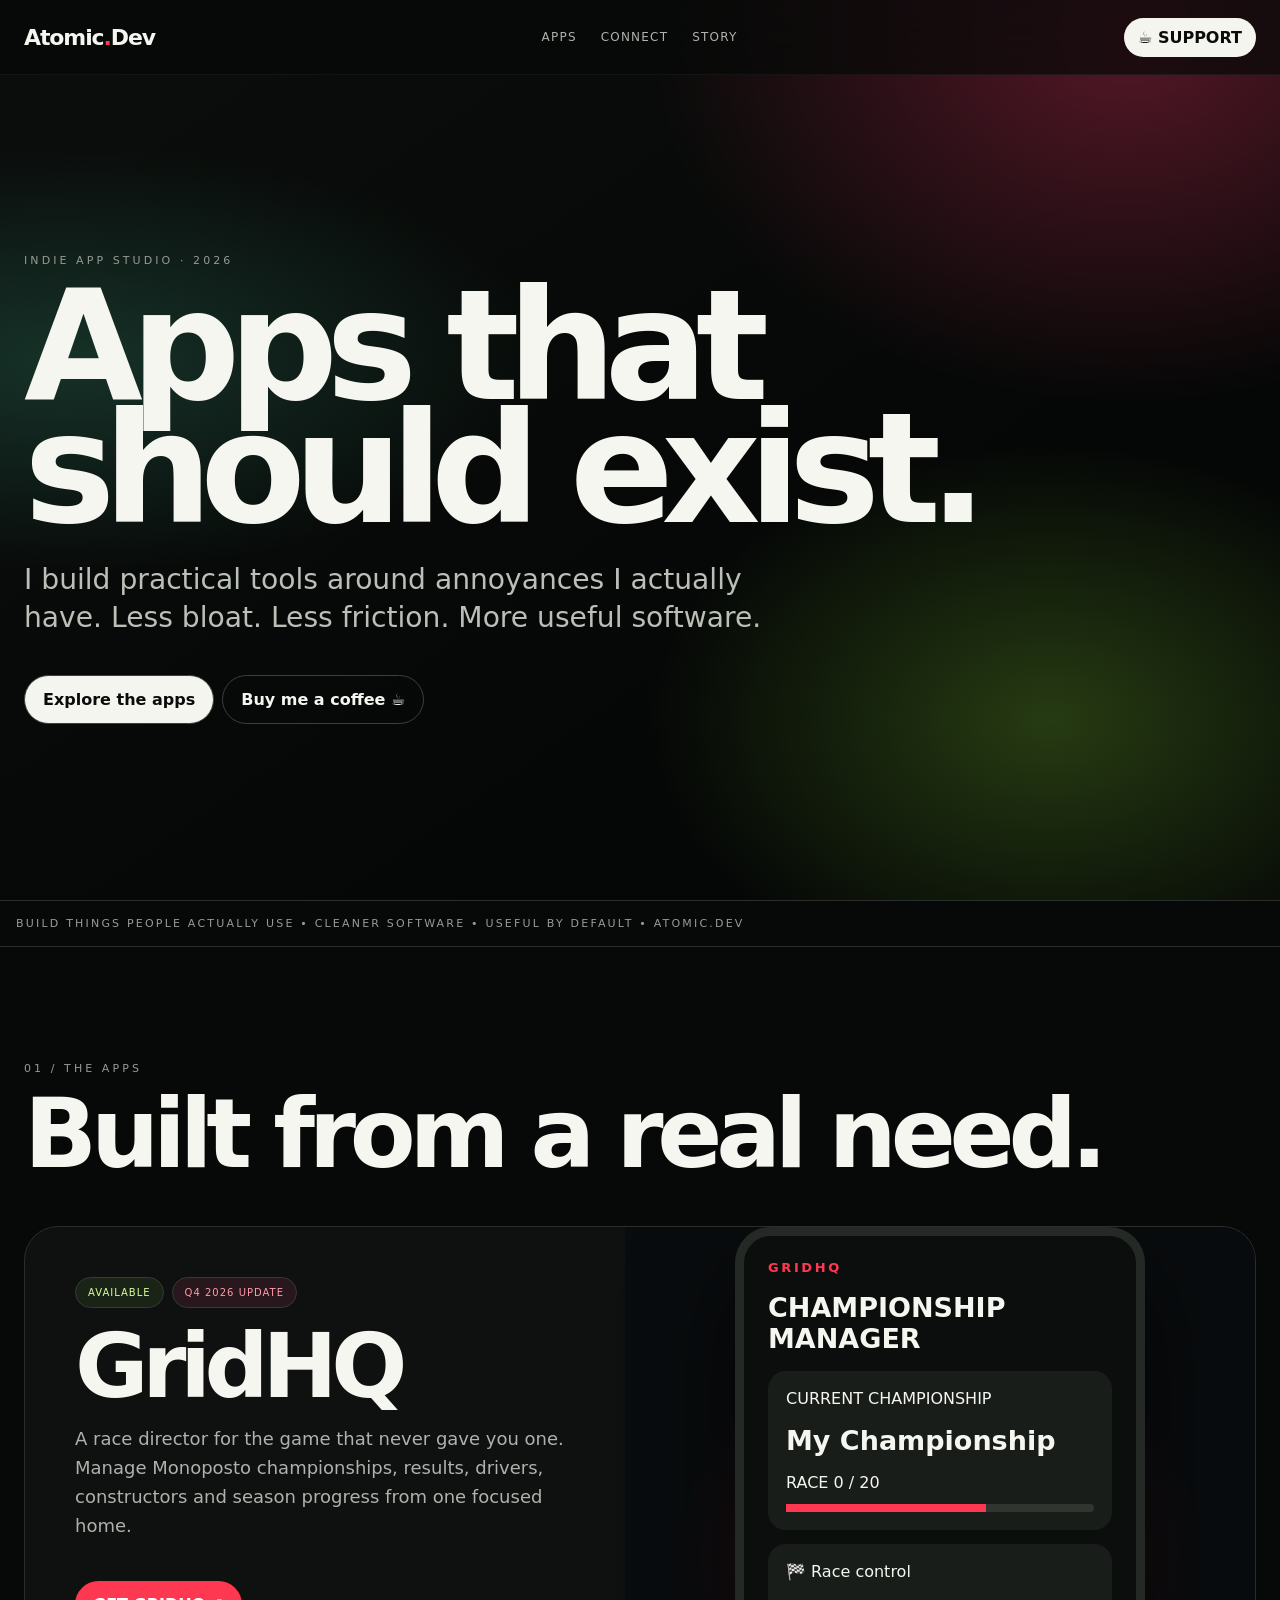
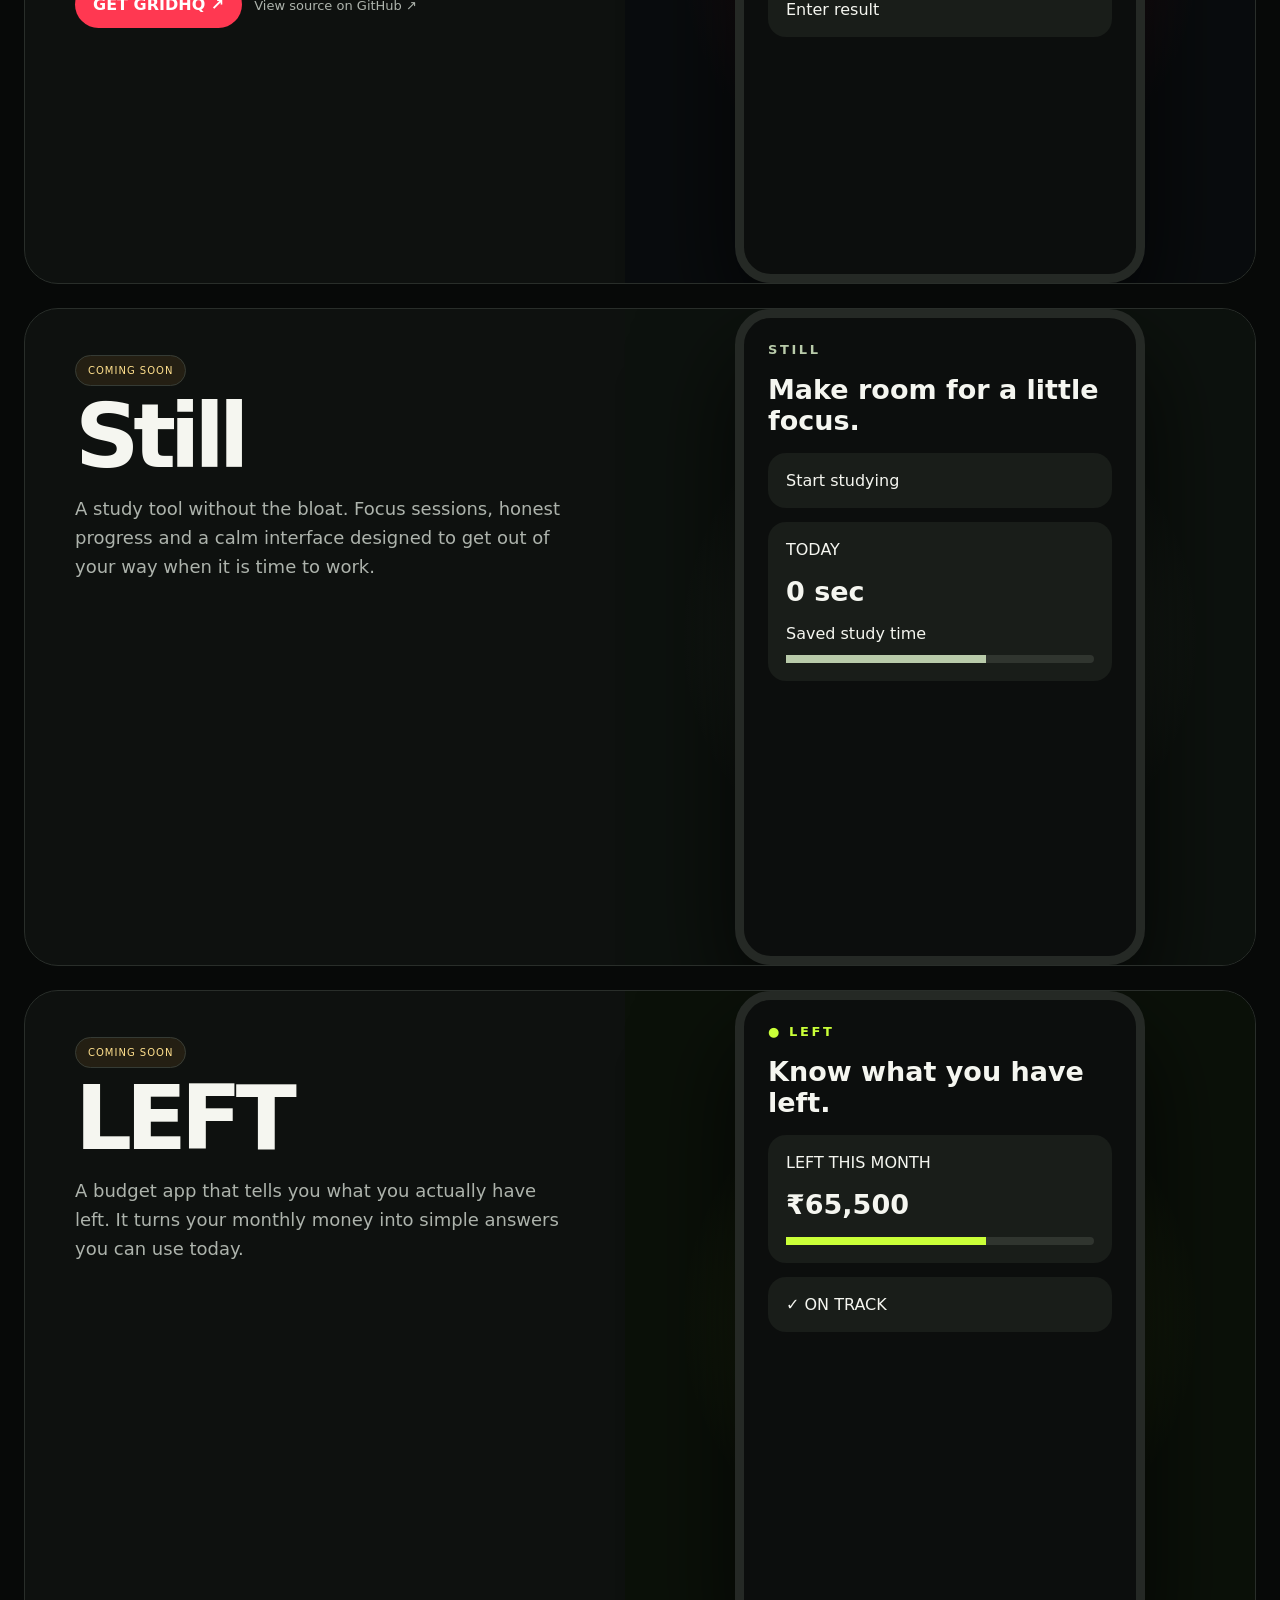
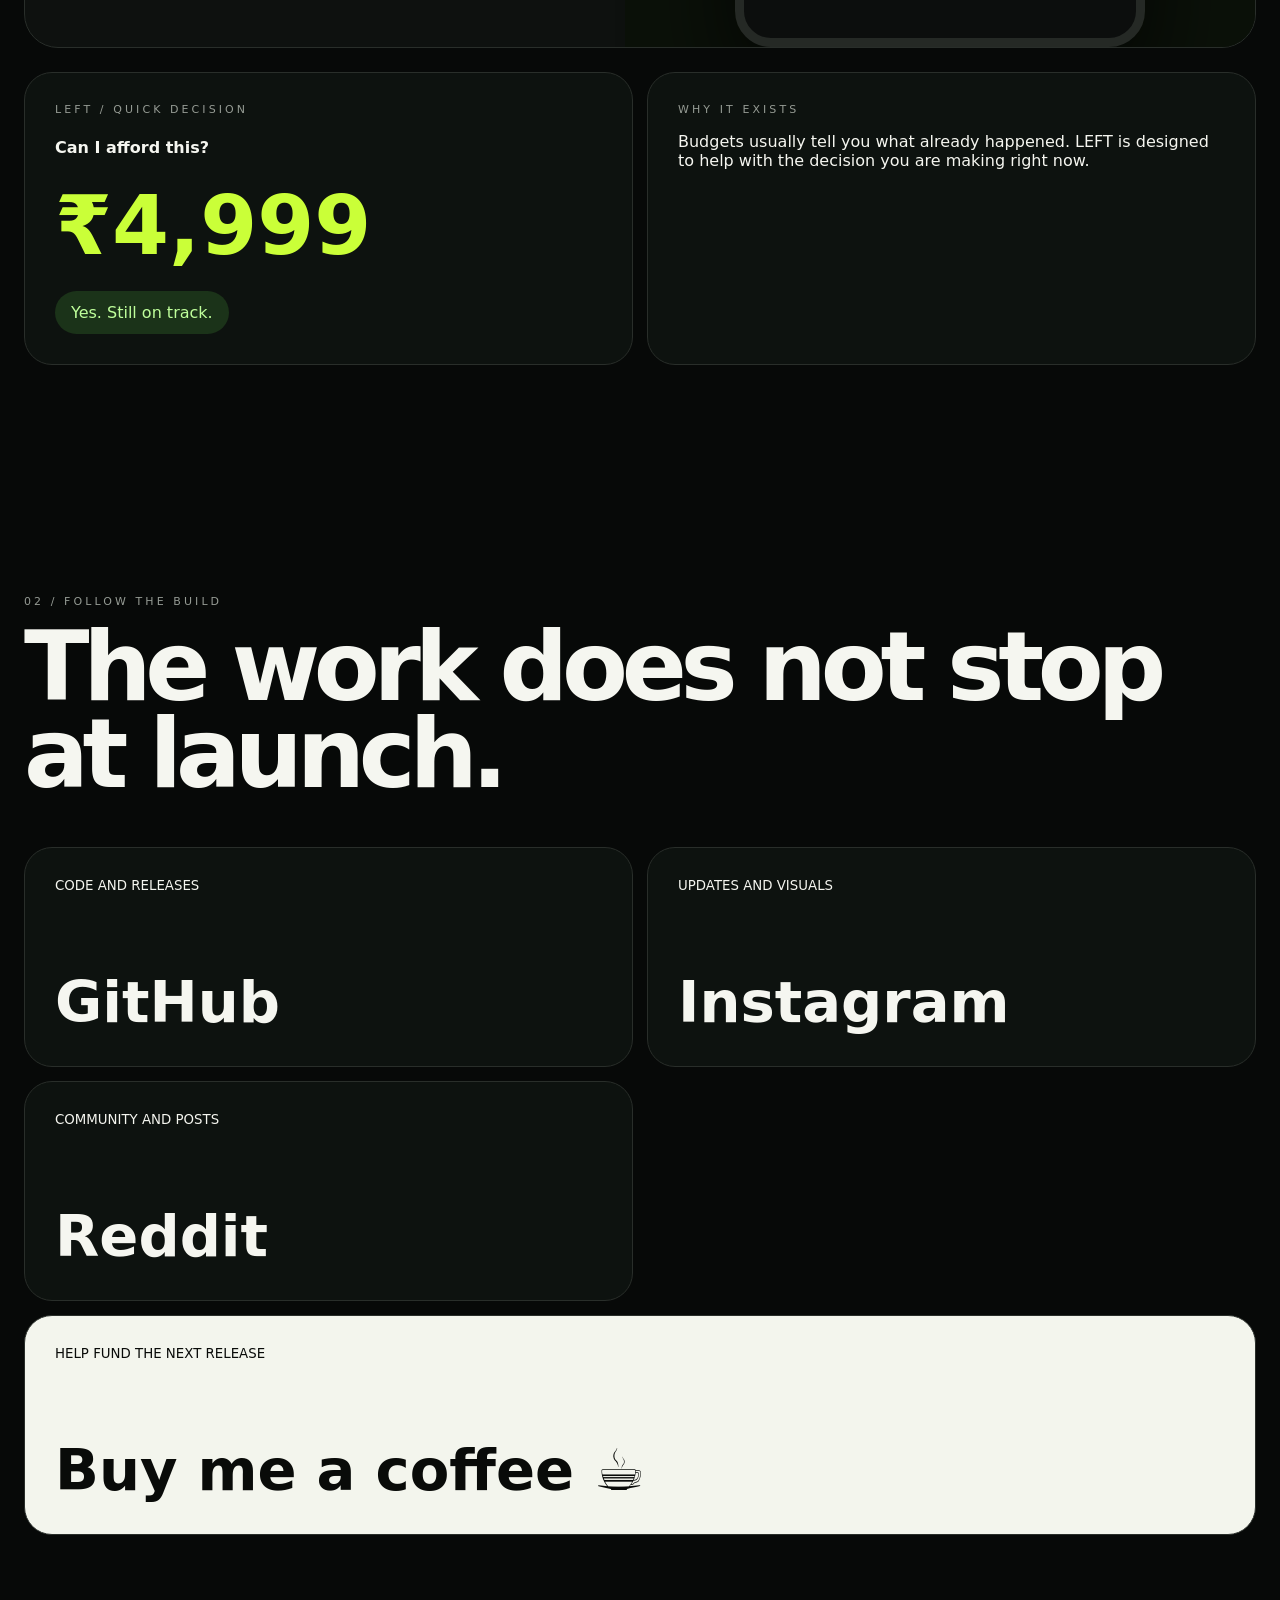
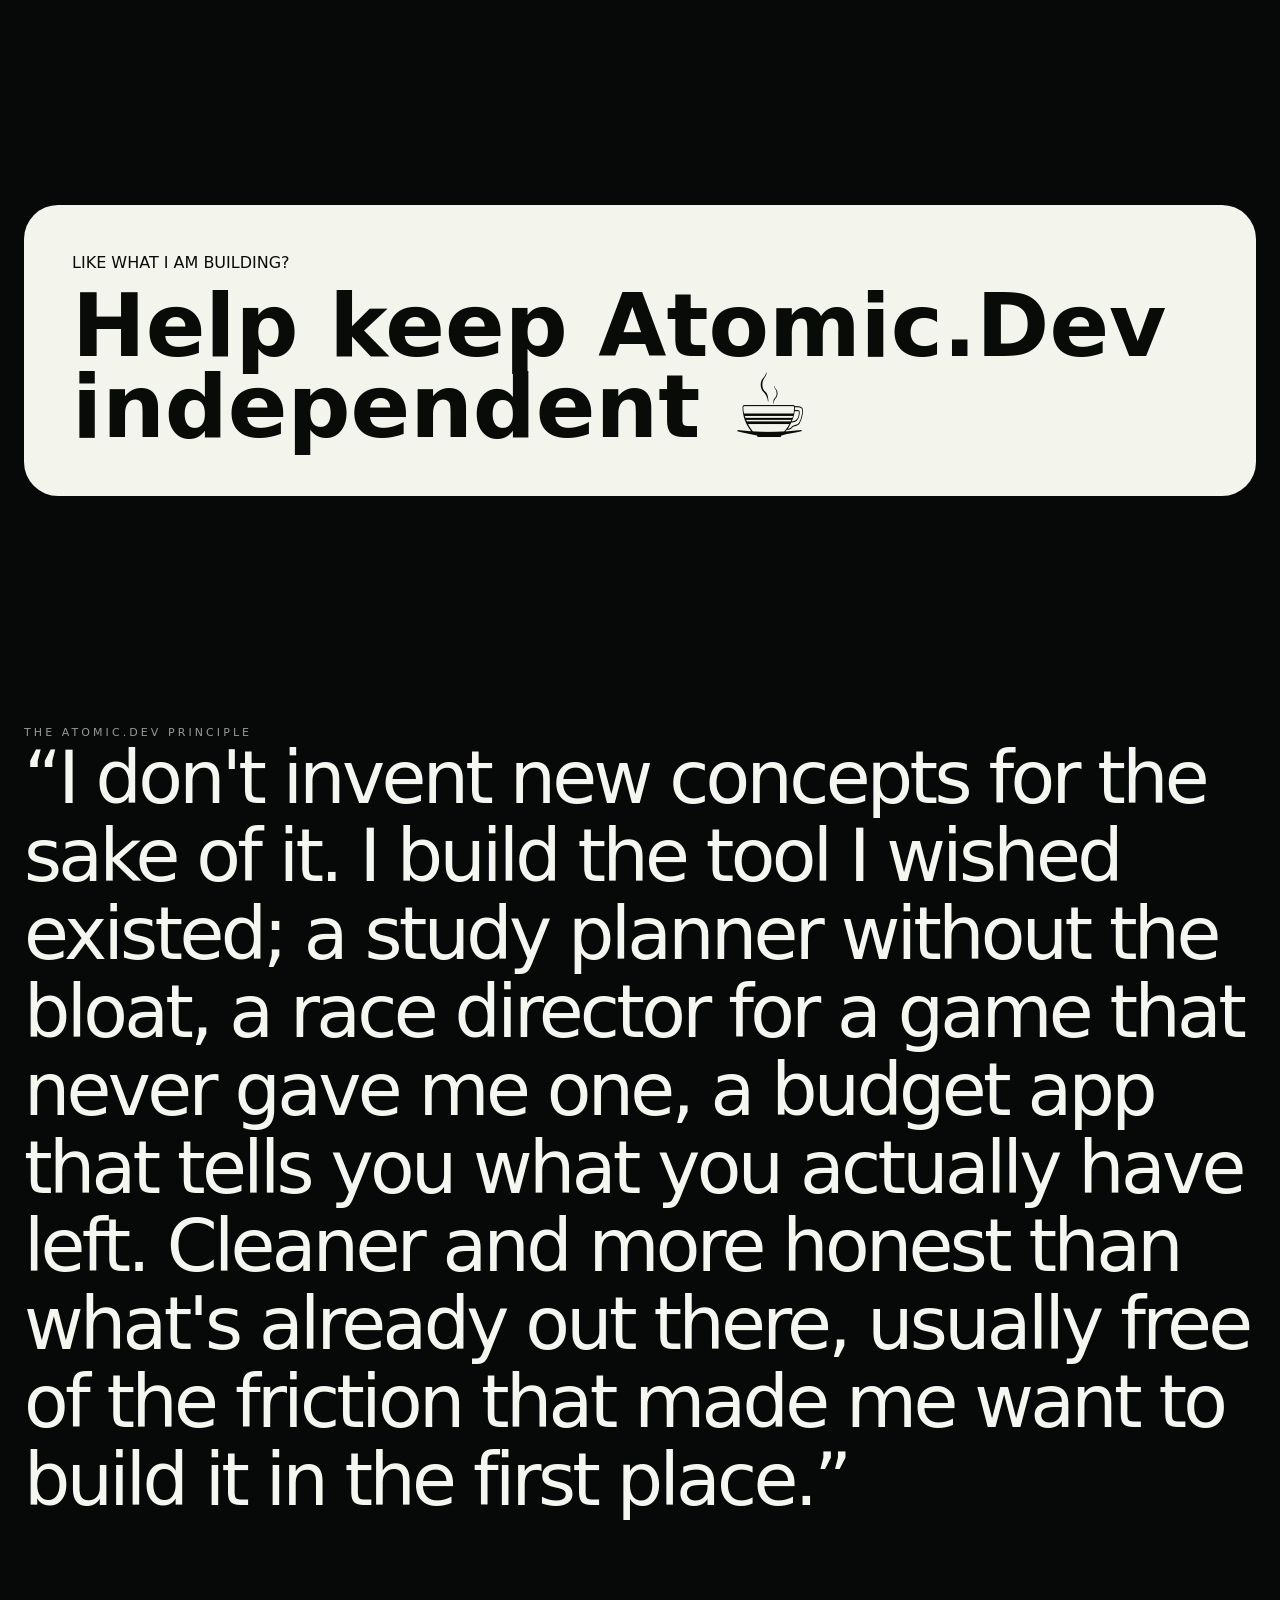
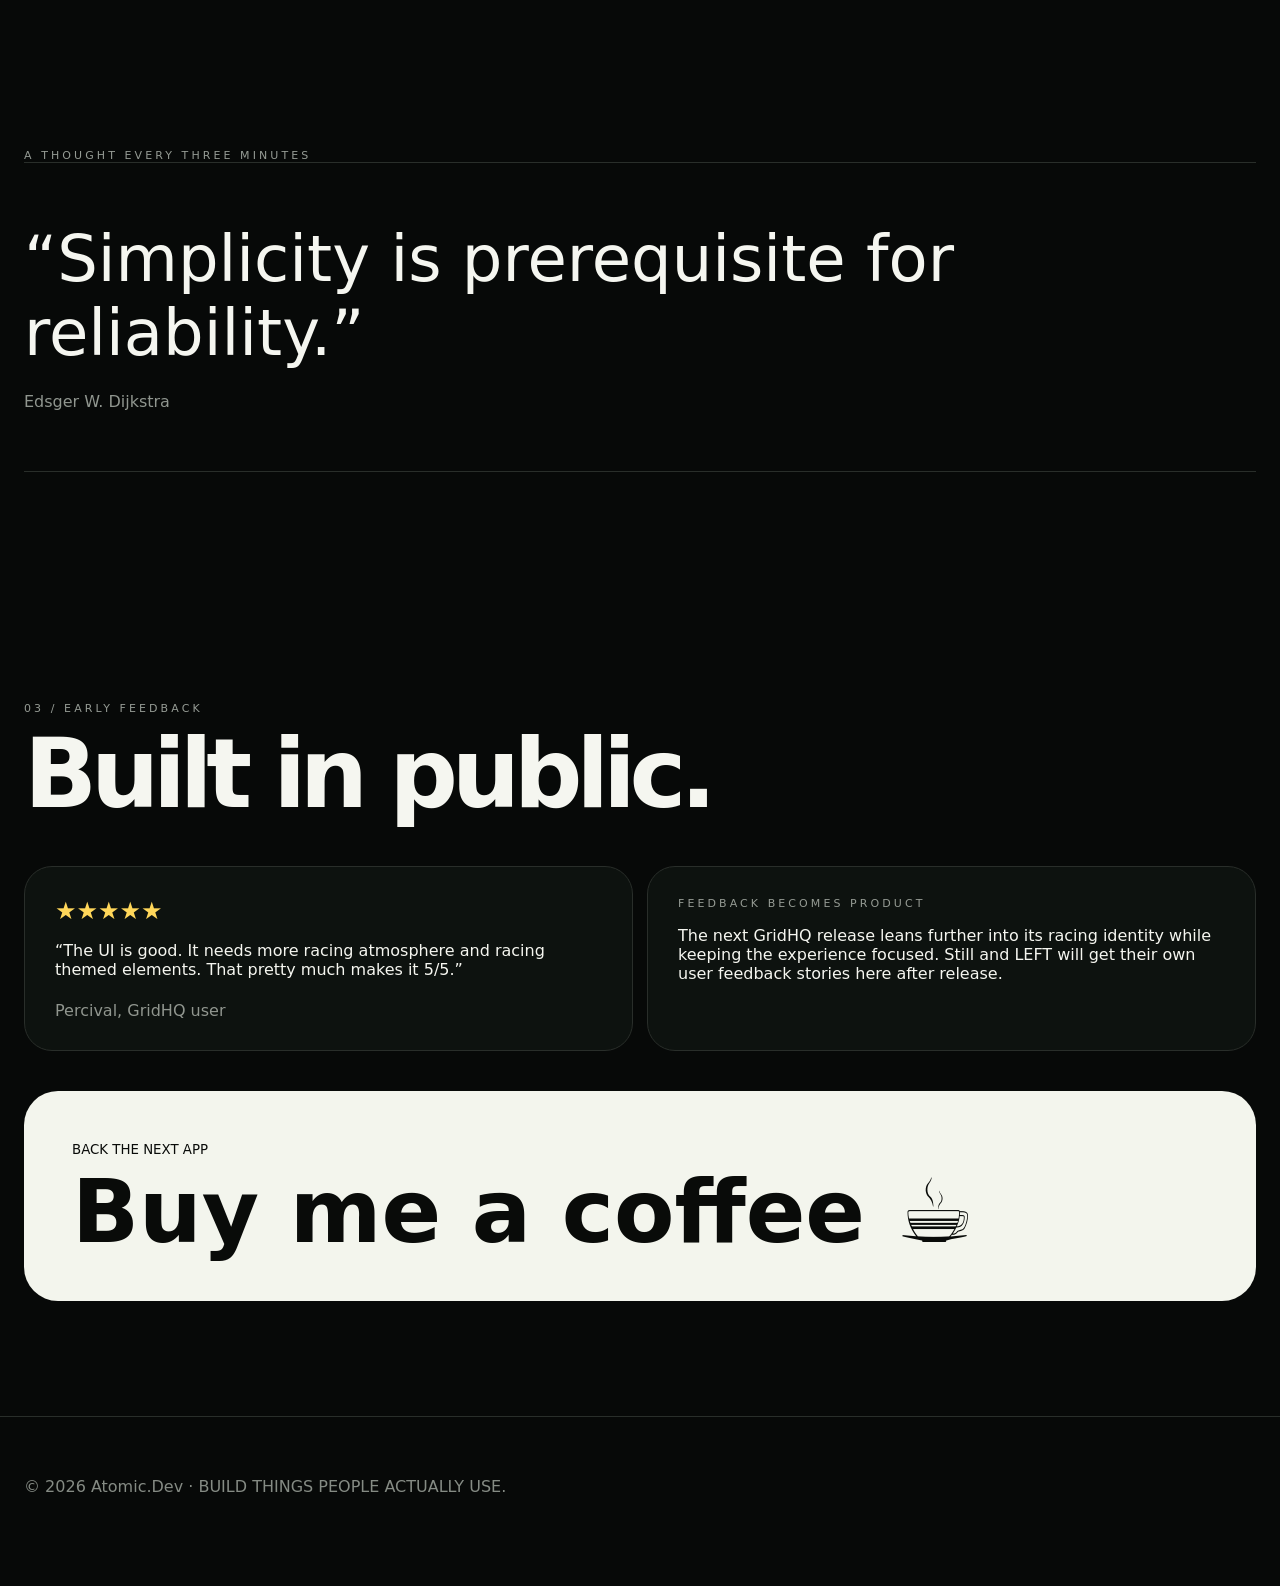
==== index.html @ 2367963b "Add Atomic.Dev portfolio website" ====
<!doctype html>
<html lang="en">
<head>
<meta charset="utf-8">
<meta name="viewport" content="width=device-width,initial-scale=1">
<title>Atomic.Dev | Apps that should exist</title>
<meta name="description" content="Atomic.Dev builds focused useful apps for study racing and money. Cleaner tools with less friction.">
<meta property="og:title" content="Atomic.Dev | Apps that should exist">
<meta property="og:description" content="A study tool without the bloat. A race director the game never gave you. A budget app that tells you what you actually have left.">
<meta property="og:type" content="website">
<meta name="twitter:card" content="summary_large_image">
<style>
:root{--bg:#070908;--ink:#f5f6f0;--mut:#a4aaa3;--line:#292e2a;--red:#ff3851;--lime:#caff38;--sage:#b9cbaa;--ease:cubic-bezier(.16,1,.3,1)}
*{box-sizing:border-box}html{scroll-behavior:smooth}body{margin:0;color:var(--ink);font-family:Inter,ui-sans-serif,system-ui,sans-serif;background:#070908;overflow-x:hidden}
body:before{content:"";position:fixed;inset:0;z-index:-5;background:radial-gradient(ellipse at 88% 4%,#551727 0,transparent 30%),radial-gradient(ellipse at 5% 40%,#163228 0,transparent 28%),radial-gradient(ellipse at 82% 80%,#263b12 0,transparent 27%),linear-gradient(145deg,#0b0e0c,#050706 68%)}
.wrap{width:min(1240px,calc(100% - 48px));margin:auto}a{color:inherit;text-decoration:none}.progress{position:fixed;z-index:100;top:0;left:0;height:2px;background:linear-gradient(90deg,var(--red),#ff9b46,var(--lime));width:0}
nav{position:fixed;z-index:50;inset:0 0 auto;background:#070908b3;backdrop-filter:blur(18px);border-bottom:1px solid #ffffff0b}.nav{height:74px;display:flex;align-items:center;justify-content:space-between}.logo{font-size:22px;font-weight:900;letter-spacing:-.05em}.logo i{font-style:normal;color:var(--red)}.navlinks{display:flex;gap:24px;color:#aeb3ad;font-size:12px;letter-spacing:.1em}.coffeeMini{padding:10px 14px;border-radius:99px;background:#f4f5ef;color:#0a0c0a;font-weight:800}
.hero{min-height:100svh;display:flex;align-items:flex-end;padding:150px 0 72px;position:relative}.hero h1{font-size:clamp(70px,12vw,164px);line-height:.8;letter-spacing:-.08em;margin:18px 0 30px}.hero h1 span{display:block}.hero p{max-width:760px;font-size:clamp(19px,2.2vw,29px);line-height:1.34;color:#bac0b8}.k{font-size:11px;letter-spacing:.28em;color:#959b94}.button{display:inline-block;padding:14px 18px;border:1px solid #3b413b;border-radius:99px;font-weight:750;margin:10px 8px 0 0}.button.primary{background:#f4f5ef;color:#0a0c0a}
.ticker{border-block:1px solid var(--line);overflow:hidden;white-space:nowrap;padding:16px;color:#969c95;font-size:11px;letter-spacing:.2em}section{padding:115px 0}.title{font-size:clamp(50px,7.5vw,98px);line-height:.91;letter-spacing:-.065em;margin:16px 0 48px}
.app{border:1px solid var(--line);border-radius:34px;overflow:hidden;background:#101311d9;display:grid;grid-template-columns:1fr 1.05fr;min-height:620px;margin:24px 0}.copy{padding:50px;display:flex;flex-direction:column;justify-content:space-between}.copy h3{font-size:clamp(55px,7vw,96px);letter-spacing:-.07em;line-height:.86;margin:20px 0}.copy p{font-size:18px;line-height:1.6;color:#adb3ac;max-width:520px}.tags{display:flex;gap:8px;flex-wrap:wrap}.tag{font-size:10px;letter-spacing:.1em;border:1px solid #353b35;border-radius:99px;padding:9px 12px}.live{color:#dcff9c;background:#192316}.soon{color:#ffe08d;background:#241f13}.update{color:#ff9aaa;background:#28171c}.get{display:inline-flex;margin-top:22px;padding:14px 18px;border-radius:99px;background:var(--red);color:#fff;font-weight:850}.source{display:inline-flex;margin:12px 0 0 12px;color:#aeb4ad;font-size:13px}.visual{display:grid;place-items:center}.grid .visual{background:radial-gradient(circle,#ff38513b,transparent 57%),#090c0e}.still .visual{background:radial-gradient(circle,#b9cbaa30,transparent 57%),#0d120e}.left .visual{background:radial-gradient(circle,#caff3830,transparent 57%),#0b1109}.phone{width:min(68%,410px);aspect-ratio:10/16;background:#0c0e0d;border:9px solid #252925;border-radius:36px;box-shadow:0 45px 100px #000b;padding:24px}.mini{font-size:13px;font-weight:900;letter-spacing:.2em}.phone h4{font-size:27px;margin:17px 0}.card{padding:18px;margin:14px 0;background:#191d19;border-radius:18px}.bar{height:8px;background:#30352f;border-radius:99px;margin-top:12px}.bar i{display:block;width:65%;height:100%;background:currentColor}.grid .mini,.grid .bar{color:var(--red)}.still .mini,.still .bar{color:var(--sage)}.left .mini,.left .bar{color:var(--lime)}
.socialgrid,.review,.leftFeature{display:grid;grid-template-columns:1fr 1fr;gap:14px}.social,.box,.afford,.depth{border:1px solid var(--line);border-radius:28px;background:#101411dc;padding:30px}.social{min-height:220px;display:flex;flex-direction:column;justify-content:space-between}.social strong{font-size:clamp(32px,4.5vw,58px)}.coffeeHero{grid-column:1/-1;background:#f3f5ed;color:#090b09}.price{font-size:clamp(52px,7vw,82px);font-weight:900;color:var(--lime)}.answer{display:inline-block;margin-top:18px;padding:12px 16px;border-radius:99px;background:#1b3319;color:#bfff9b}.statement blockquote{margin:0;font-size:clamp(38px,5.7vw,76px);line-height:1.07;letter-spacing:-.05em}.quote{min-height:310px;border-block:1px solid var(--line);display:flex;align-items:center}.q{font-size:clamp(34px,5vw,66px)}.by{margin-top:22px;color:#90968f}.stars{color:#ffd75a;font-size:24px}.finalCoffee,.midcoffee{display:block;margin-top:40px;border-radius:34px;padding:48px;background:#f3f5ed;color:#090b09}.finalCoffee strong,.midcoffee strong{display:block;font-size:clamp(44px,7vw,88px);line-height:.92;margin-top:14px}footer{border-top:1px solid var(--line);padding:60px 0 90px;color:#858b84}
@media(max-width:820px){.wrap{width:min(100% - 28px,1240px)}.navlinks{display:none}section{padding:82px 0}.app,.review,.leftFeature,.socialgrid{grid-template-columns:1fr}.copy{padding:30px}.visual{min-height:470px}.coffeeHero{grid-column:auto}}
</style>
</head>
<body>
<div class="progress" id="prog"></div>
<nav><div class="wrap nav"><a class="logo" href="#">Atomic<i>.</i>Dev</a><div class="navlinks"><a href="#apps">APPS</a><a href="#connect">CONNECT</a><a href="#story">STORY</a></div><a class="coffeeMini" href="https://buymeacoffee.com/atomic_dev" target="_blank">☕ SUPPORT</a></div></nav>
<header class="hero"><div class="wrap"><div class="k">INDIE APP STUDIO · 2026</div><h1><span>Apps that</span><span>should exist.</span></h1><p>I build practical tools around annoyances I actually have. Less bloat. Less friction. More useful software.</p><a class="button primary" href="#apps">Explore the apps</a><a class="button" href="https://buymeacoffee.com/atomic_dev" target="_blank">Buy me a coffee ☕</a></div></header>
<div class="ticker">BUILD THINGS PEOPLE ACTUALLY USE • CLEANER SOFTWARE • USEFUL BY DEFAULT • ATOMIC.DEV</div>
<section id="apps"><div class="wrap"><div class="k">01 / THE APPS</div><h2 class="title">Built from a real need.</h2>
<article class="app grid"><div class="copy"><div><div class="tags"><span class="tag live">AVAILABLE</span><span class="tag update">Q4 2026 UPDATE</span></div><h3>GridHQ</h3><p>A race director for the game that never gave you one. Manage Monoposto championships, results, drivers, constructors and season progress from one focused home.</p><a class="get" href="https://github.com/testchannelforme-rgb/MonopostoChampionshipManager1/releases/tag/v1" target="_blank">GET GRIDHQ ↗</a><a class="source" href="https://github.com/testchannelforme-rgb/MonopostoChampionshipManager1" target="_blank">View source on GitHub ↗</a></div></div><div class="visual"><div class="phone"><div class="mini">GRIDHQ</div><h4>CHAMPIONSHIP MANAGER</h4><div class="card">CURRENT CHAMPIONSHIP<h4>My Championship</h4>RACE 0 / 20<div class="bar"><i></i></div></div><div class="card">🏁 Race control<br><br>Enter result</div></div></div></article>
<article class="app still"><div class="copy"><div><span class="tag soon">COMING SOON</span><h3>Still</h3><p>A study tool without the bloat. Focus sessions, honest progress and a calm interface designed to get out of your way when it is time to work.</p></div></div><div class="visual"><div class="phone"><div class="mini">STILL</div><h4>Make room for a little focus.</h4><div class="card">Start studying</div><div class="card">TODAY<h4>0 sec</h4>Saved study time<div class="bar"><i></i></div></div></div></div></article>
<article class="app left"><div class="copy"><div><span class="tag soon">COMING SOON</span><h3>LEFT</h3><p>A budget app that tells you what you actually have left. It turns your monthly money into simple answers you can use today.</p></div></div><div class="visual"><div class="phone"><div class="mini">● LEFT</div><h4>Know what you have left.</h4><div class="card">LEFT THIS MONTH<h4>₹65,500</h4><div class="bar"><i></i></div></div><div class="card">✓ ON TRACK</div></div></div></article>
<div class="leftFeature"><div class="afford"><div class="k">LEFT / QUICK DECISION</div><h4>Can I afford this?</h4><div class="price">₹4,999</div><div class="answer">Yes. Still on track.</div></div><div class="depth"><div class="k">WHY IT EXISTS</div><p>Budgets usually tell you what already happened. LEFT is designed to help with the decision you are making right now.</p></div></div></div></section>
<section id="connect"><div class="wrap"><div class="k">02 / FOLLOW THE BUILD</div><h2 class="title">The work does not stop at launch.</h2><div class="socialgrid"><a class="social" href="https://github.com/testchannelforme-rgb" target="_blank"><small>CODE AND RELEASES</small><strong>GitHub</strong></a><a class="social" href="https://www.instagram.com/atomic.devv?stkn=bHoxM2FyemlnbzMx" target="_blank"><small>UPDATES AND VISUALS</small><strong>Instagram</strong></a><a class="social" href="https://www.reddit.com/u/Various-One-1126/s/H6WbAPdw0z" target="_blank"><small>COMMUNITY AND POSTS</small><strong>Reddit</strong></a><a class="social coffeeHero" href="https://buymeacoffee.com/atomic_dev" target="_blank"><small>HELP FUND THE NEXT RELEASE</small><strong>Buy me a coffee ☕</strong></a></div></div></section>
<section><div class="wrap"><a class="midcoffee" href="https://buymeacoffee.com/atomic_dev" target="_blank"><span>LIKE WHAT I AM BUILDING?</span><strong>Help keep Atomic.Dev independent ☕</strong></a></div></section>
<section id="story" class="statement"><div class="wrap"><div class="k">THE ATOMIC.DEV PRINCIPLE</div><blockquote>“I don't invent new concepts for the sake of it. I build the tool I wished existed; a study planner without the bloat, a race director for a game that never gave me one, a budget app that tells you what you actually have left. Cleaner and more honest than what's already out there, usually free of the friction that made me want to build it in the first place.”</blockquote></div></section>
<section><div class="wrap"><div class="k">A THOUGHT EVERY THREE MINUTES</div><div class="quote"><div><div class="q" id="q">“Simplicity is prerequisite for reliability.”</div><div class="by" id="by">Edsger W. Dijkstra</div></div></div></div></section>
<section><div class="wrap"><div class="k">03 / EARLY FEEDBACK</div><h2 class="title">Built in public.</h2><div class="review"><div class="box"><div class="stars">★★★★★</div><p>“The UI is good. It needs more racing atmosphere and racing themed elements. That pretty much makes it 5/5.”</p><div class="by">Percival, GridHQ user</div></div><div class="box"><div class="k">FEEDBACK BECOMES PRODUCT</div><p>The next GridHQ release leans further into its racing identity while keeping the experience focused. Still and LEFT will get their own user feedback stories here after release.</p></div></div><a class="finalCoffee" href="https://buymeacoffee.com/atomic_dev" target="_blank"><small>BACK THE NEXT APP</small><strong>Buy me a coffee ☕</strong></a></div></section>
<footer><div class="wrap">© 2026 Atomic.Dev · BUILD THINGS PEOPLE ACTUALLY USE.</div></footer>
<script>
const prog=document.getElementById('prog');addEventListener('scroll',()=>{const d=document.documentElement;prog.style.width=(100*d.scrollTop/(d.scrollHeight-d.clientHeight))+'%'},{passive:true});
const quotes=[["Simplicity is prerequisite for reliability.","Edsger W. Dijkstra"],["The best way to predict the future is to invent it.","Alan Kay"],["Make it work, make it right, make it fast.","Kent Beck"],["The details are not the details. They make the design.","Charles Eames"],["Programs must be written for people to read.","Harold Abelson"],["Great things are done by a series of small things brought together.","Vincent van Gogh"],["Design is not just what it looks like and feels like. Design is how it works.","Steve Jobs"],["Any sufficiently advanced technology is indistinguishable from magic.","Arthur C. Clarke"],["The secret of getting ahead is getting started.","Mark Twain"],["Stay hungry. Stay foolish.","Steve Jobs"]];let i=0;const q=document.getElementById('q'),by=document.getElementById('by');setInterval(()=>{i=(i+1)%quotes.length;q.textContent='“'+quotes[i][0]+'”';by.textContent=quotes[i][1]},180000);
</script>
</body>
</html>
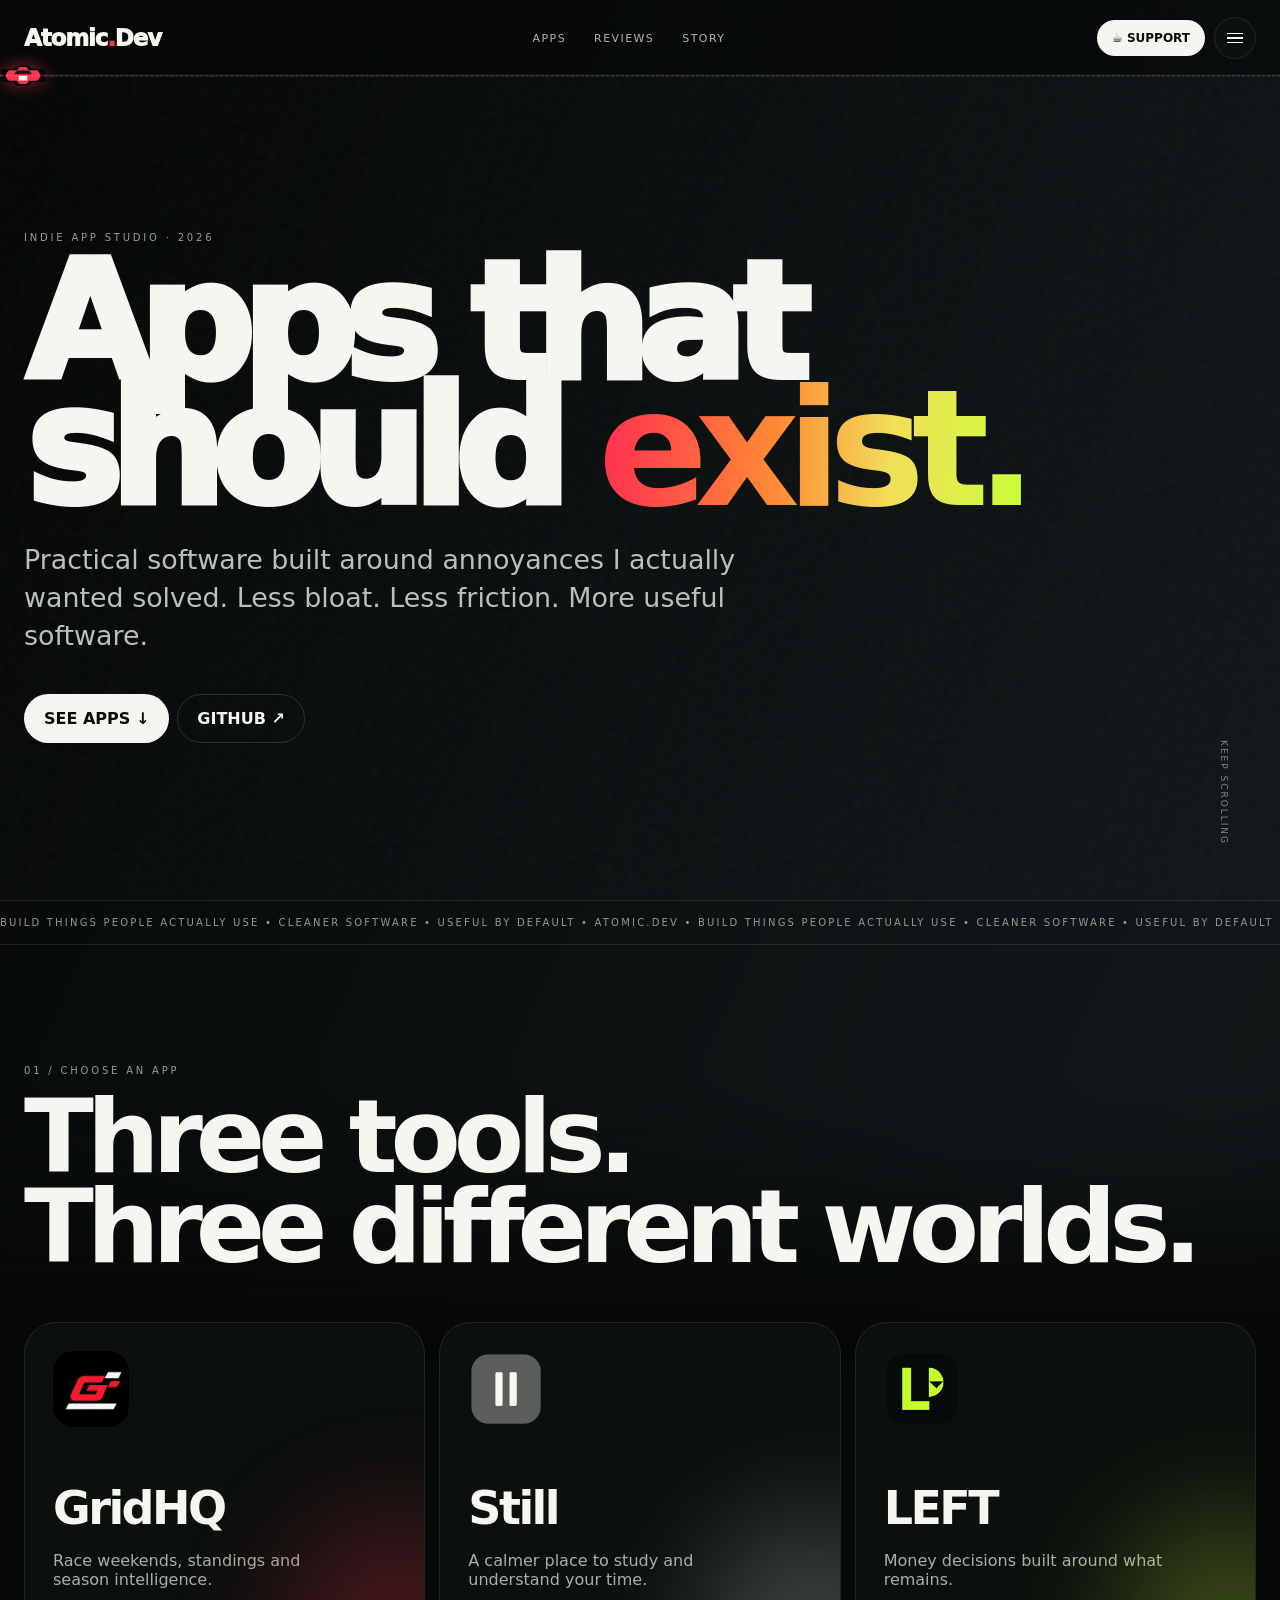
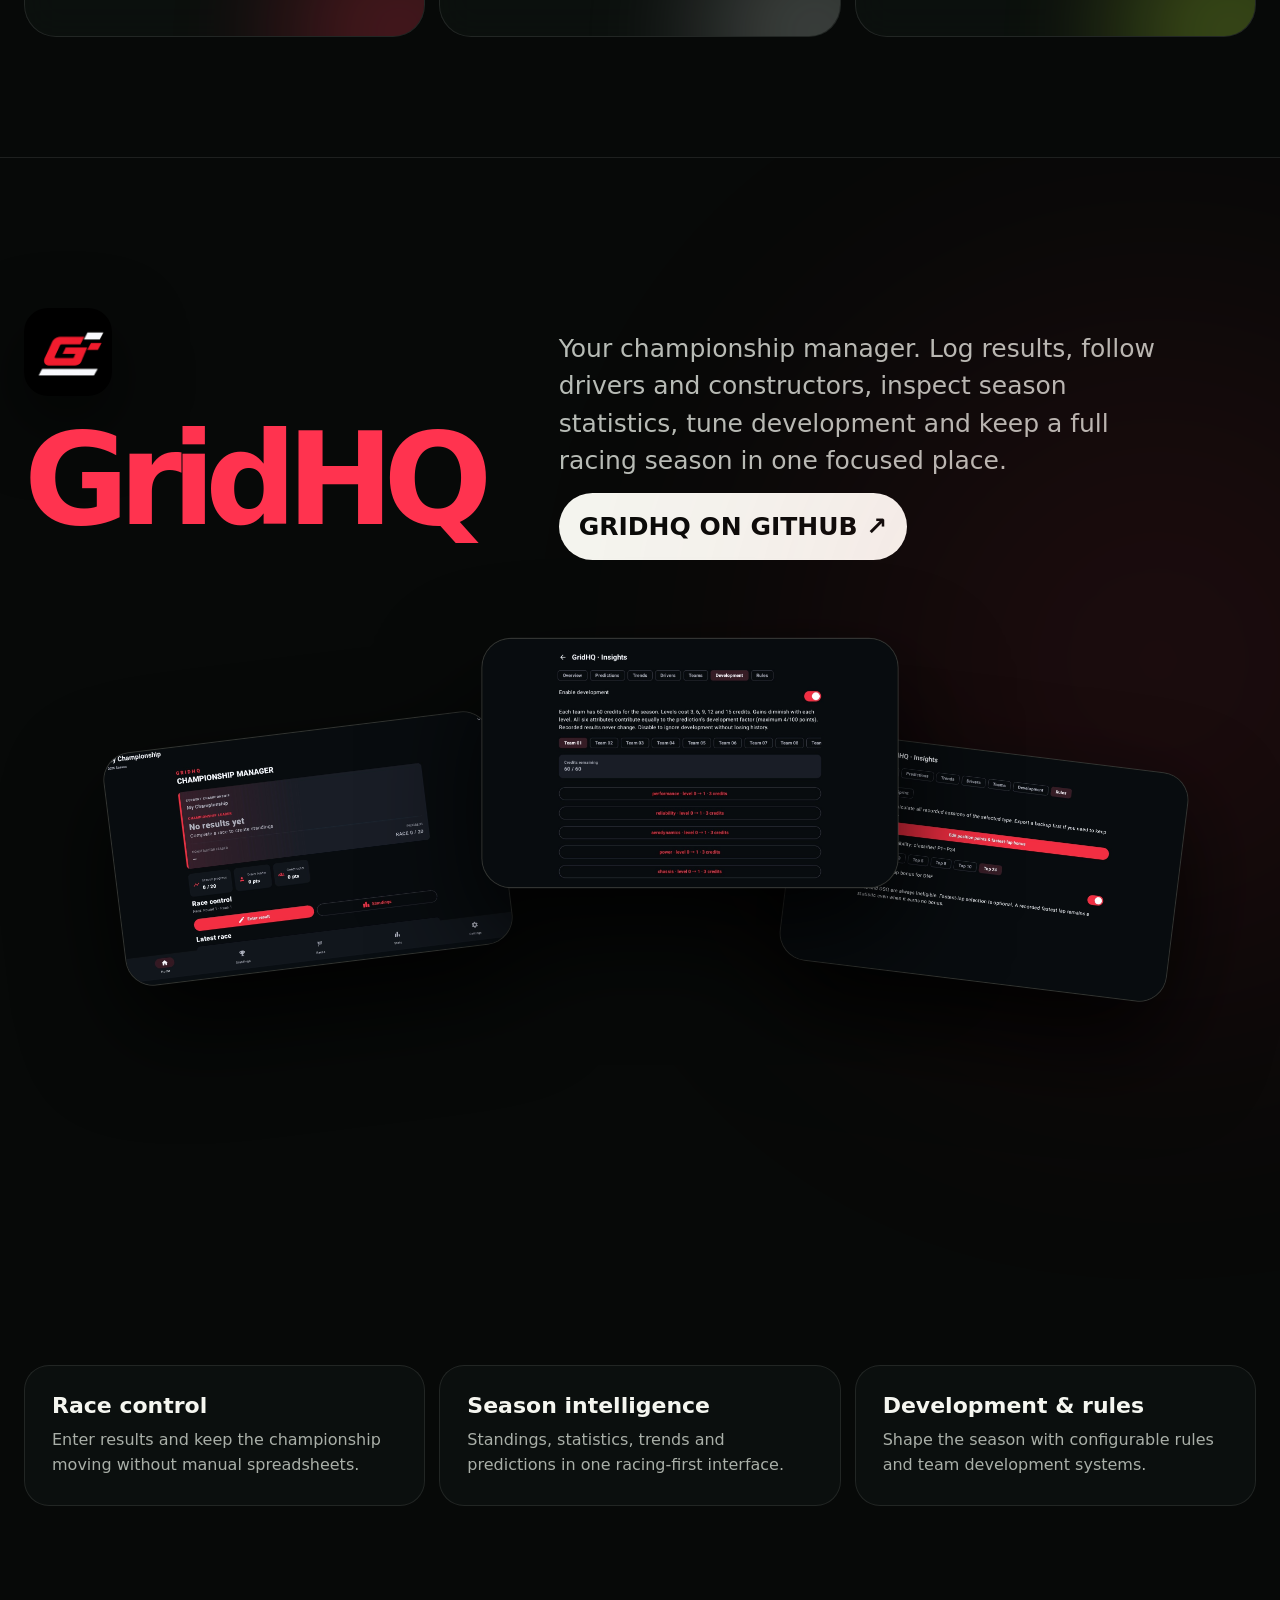
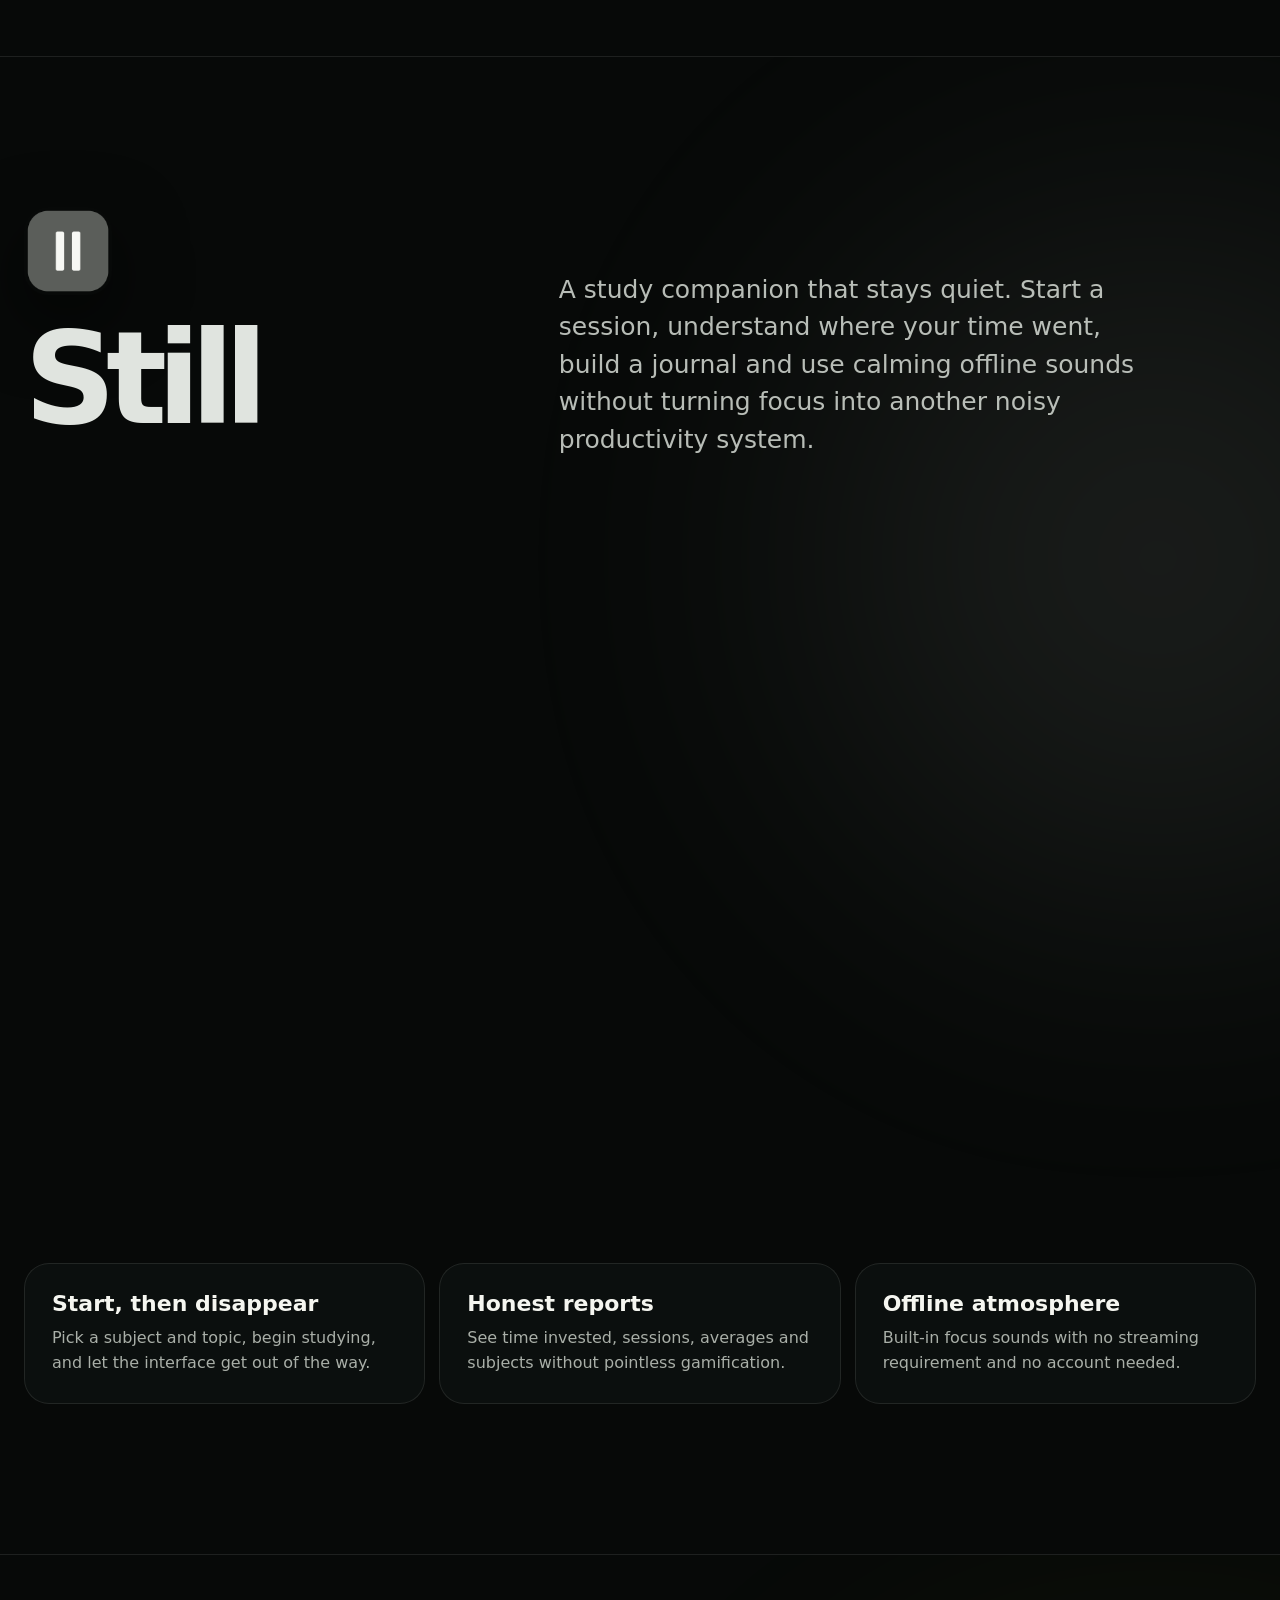
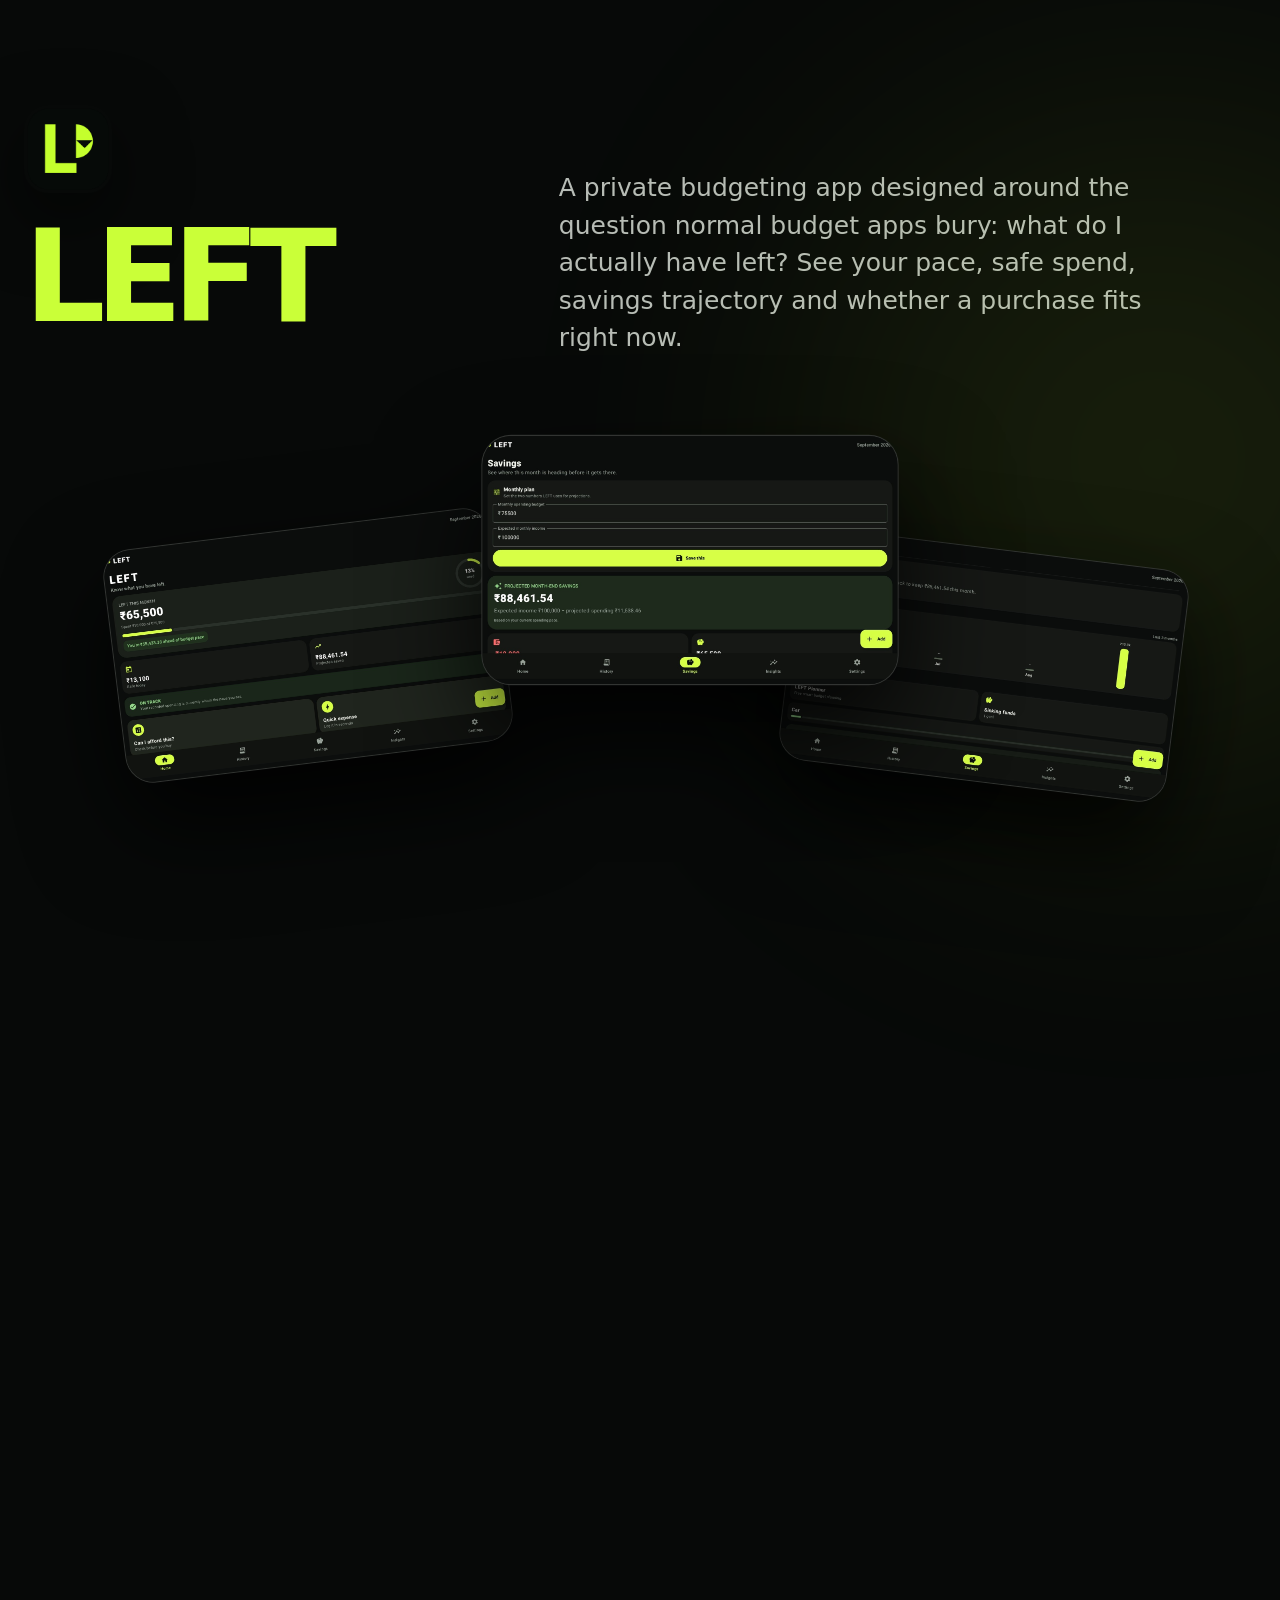
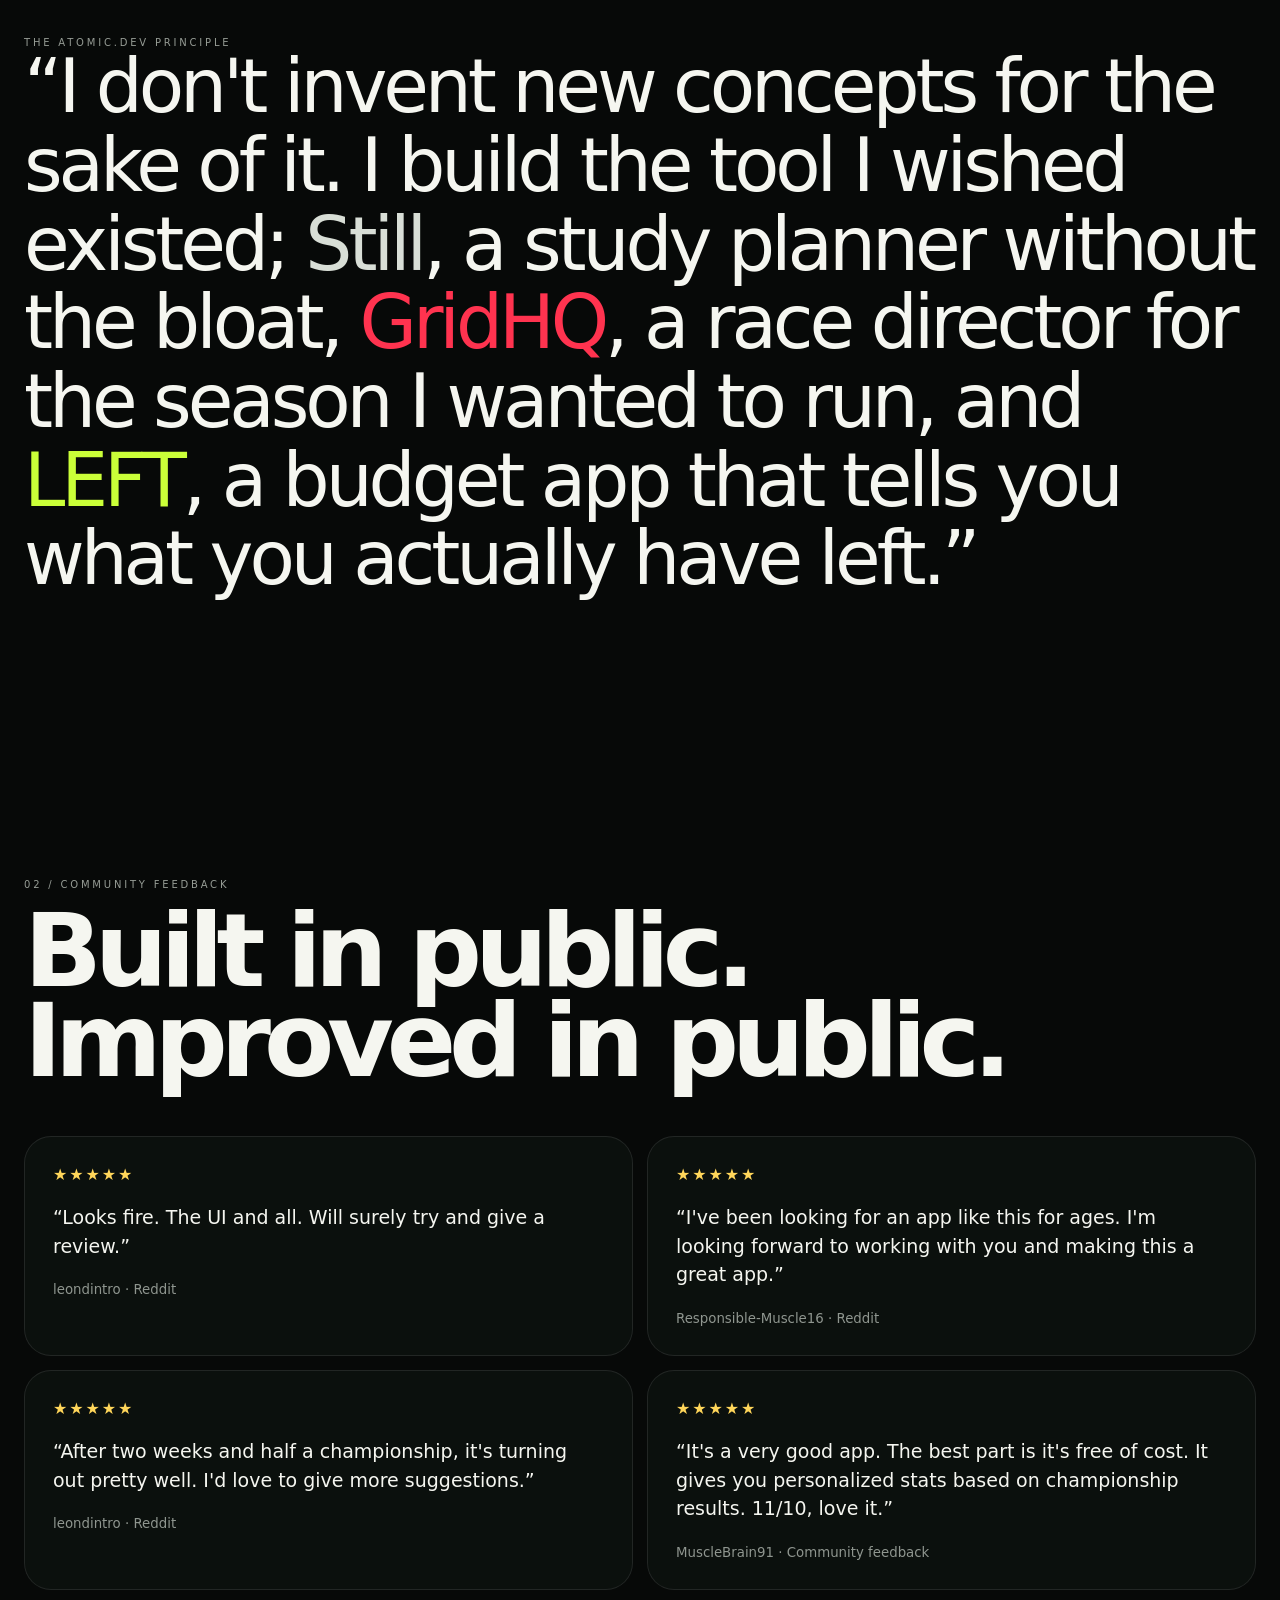
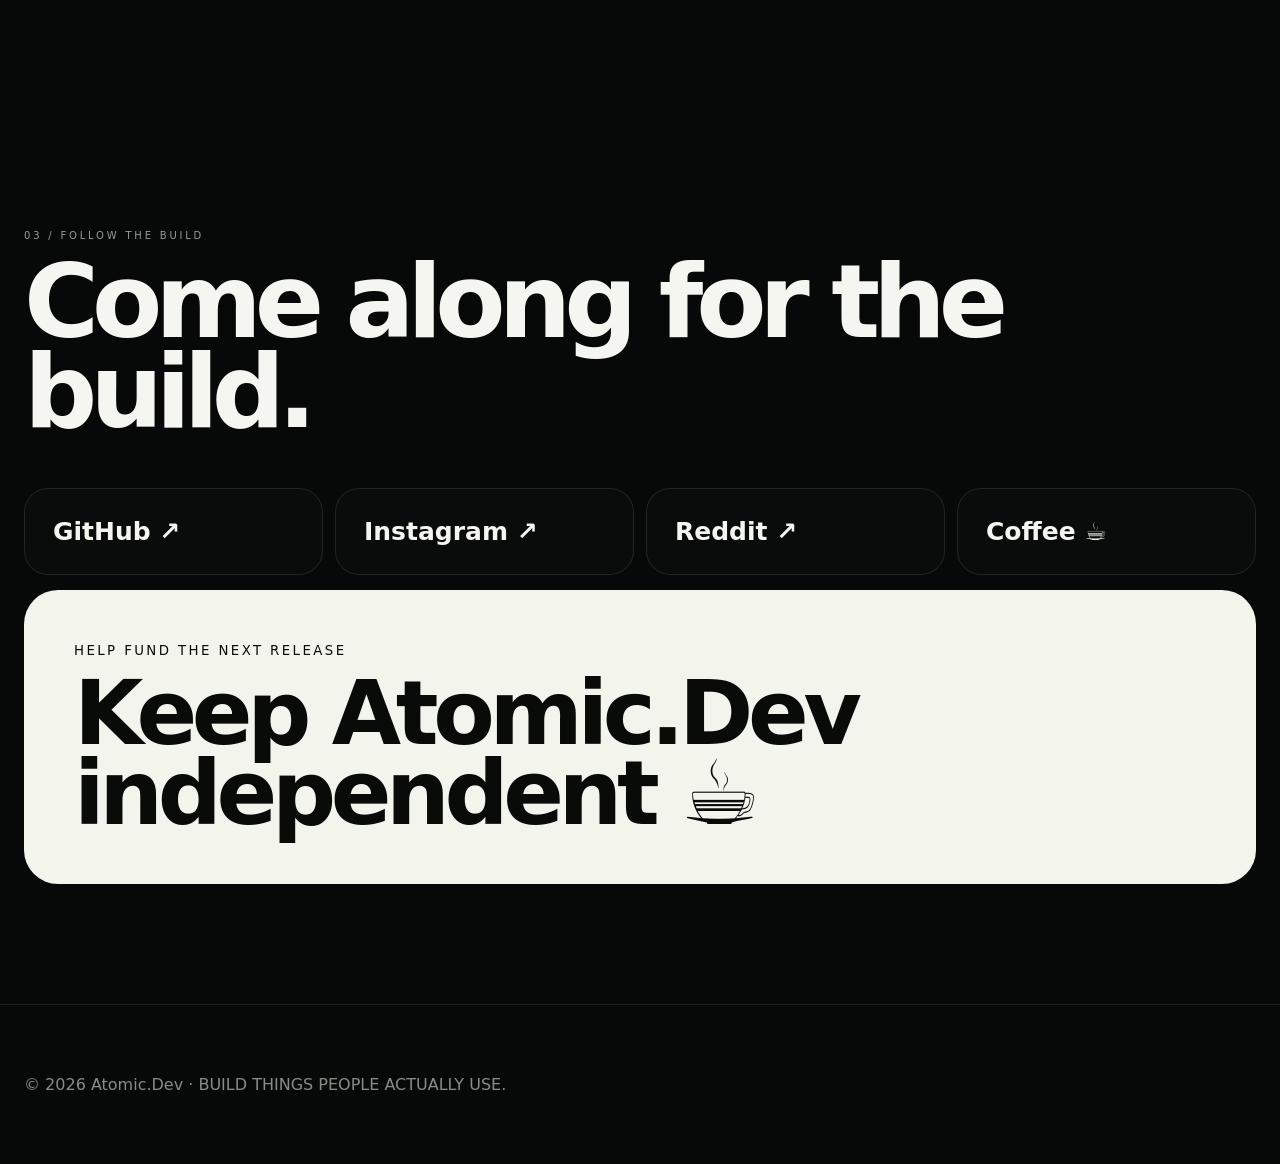
==== commit ebd47ace: "Update index.html" ====
--- a/index.html
+++ b/index.html
@@ -1,46 +1,42 @@
-<!doctype html>
-<html lang="en">
-<head>
-<meta charset="utf-8">
-<meta name="viewport" content="width=device-width,initial-scale=1">
-<title>Atomic.Dev | Apps that should exist</title>
-<meta name="description" content="Atomic.Dev builds focused useful apps for study racing and money. Cleaner tools with less friction.">
-<meta property="og:title" content="Atomic.Dev | Apps that should exist">
-<meta property="og:description" content="A study tool without the bloat. A race director the game never gave you. A budget app that tells you what you actually have left.">
-<meta property="og:type" content="website">
-<meta name="twitter:card" content="summary_large_image">
+<!doctype html><html lang="en"><head><meta charset="utf-8"><meta name="viewport" content="width=device-width,initial-scale=1">
+<title>Atomic.Dev — Apps that should exist</title><meta name="description" content="Independent apps built around real problems. GridHQ, Still and LEFT.">
 <style>
-:root{--bg:#070908;--ink:#f5f6f0;--mut:#a4aaa3;--line:#292e2a;--red:#ff3851;--lime:#caff38;--sage:#b9cbaa;--ease:cubic-bezier(.16,1,.3,1)}
-*{box-sizing:border-box}html{scroll-behavior:smooth}body{margin:0;color:var(--ink);font-family:Inter,ui-sans-serif,system-ui,sans-serif;background:#070908;overflow-x:hidden}
-body:before{content:"";position:fixed;inset:0;z-index:-5;background:radial-gradient(ellipse at 88% 4%,#551727 0,transparent 30%),radial-gradient(ellipse at 5% 40%,#163228 0,transparent 28%),radial-gradient(ellipse at 82% 80%,#263b12 0,transparent 27%),linear-gradient(145deg,#0b0e0c,#050706 68%)}
-.wrap{width:min(1240px,calc(100% - 48px));margin:auto}a{color:inherit;text-decoration:none}.progress{position:fixed;z-index:100;top:0;left:0;height:2px;background:linear-gradient(90deg,var(--red),#ff9b46,var(--lime));width:0}
-nav{position:fixed;z-index:50;inset:0 0 auto;background:#070908b3;backdrop-filter:blur(18px);border-bottom:1px solid #ffffff0b}.nav{height:74px;display:flex;align-items:center;justify-content:space-between}.logo{font-size:22px;font-weight:900;letter-spacing:-.05em}.logo i{font-style:normal;color:var(--red)}.navlinks{display:flex;gap:24px;color:#aeb3ad;font-size:12px;letter-spacing:.1em}.coffeeMini{padding:10px 14px;border-radius:99px;background:#f4f5ef;color:#0a0c0a;font-weight:800}
-.hero{min-height:100svh;display:flex;align-items:flex-end;padding:150px 0 72px;position:relative}.hero h1{font-size:clamp(70px,12vw,164px);line-height:.8;letter-spacing:-.08em;margin:18px 0 30px}.hero h1 span{display:block}.hero p{max-width:760px;font-size:clamp(19px,2.2vw,29px);line-height:1.34;color:#bac0b8}.k{font-size:11px;letter-spacing:.28em;color:#959b94}.button{display:inline-block;padding:14px 18px;border:1px solid #3b413b;border-radius:99px;font-weight:750;margin:10px 8px 0 0}.button.primary{background:#f4f5ef;color:#0a0c0a}
-.ticker{border-block:1px solid var(--line);overflow:hidden;white-space:nowrap;padding:16px;color:#969c95;font-size:11px;letter-spacing:.2em}section{padding:115px 0}.title{font-size:clamp(50px,7.5vw,98px);line-height:.91;letter-spacing:-.065em;margin:16px 0 48px}
-.app{border:1px solid var(--line);border-radius:34px;overflow:hidden;background:#101311d9;display:grid;grid-template-columns:1fr 1.05fr;min-height:620px;margin:24px 0}.copy{padding:50px;display:flex;flex-direction:column;justify-content:space-between}.copy h3{font-size:clamp(55px,7vw,96px);letter-spacing:-.07em;line-height:.86;margin:20px 0}.copy p{font-size:18px;line-height:1.6;color:#adb3ac;max-width:520px}.tags{display:flex;gap:8px;flex-wrap:wrap}.tag{font-size:10px;letter-spacing:.1em;border:1px solid #353b35;border-radius:99px;padding:9px 12px}.live{color:#dcff9c;background:#192316}.soon{color:#ffe08d;background:#241f13}.update{color:#ff9aaa;background:#28171c}.get{display:inline-flex;margin-top:22px;padding:14px 18px;border-radius:99px;background:var(--red);color:#fff;font-weight:850}.source{display:inline-flex;margin:12px 0 0 12px;color:#aeb4ad;font-size:13px}.visual{display:grid;place-items:center}.grid .visual{background:radial-gradient(circle,#ff38513b,transparent 57%),#090c0e}.still .visual{background:radial-gradient(circle,#b9cbaa30,transparent 57%),#0d120e}.left .visual{background:radial-gradient(circle,#caff3830,transparent 57%),#0b1109}.phone{width:min(68%,410px);aspect-ratio:10/16;background:#0c0e0d;border:9px solid #252925;border-radius:36px;box-shadow:0 45px 100px #000b;padding:24px}.mini{font-size:13px;font-weight:900;letter-spacing:.2em}.phone h4{font-size:27px;margin:17px 0}.card{padding:18px;margin:14px 0;background:#191d19;border-radius:18px}.bar{height:8px;background:#30352f;border-radius:99px;margin-top:12px}.bar i{display:block;width:65%;height:100%;background:currentColor}.grid .mini,.grid .bar{color:var(--red)}.still .mini,.still .bar{color:var(--sage)}.left .mini,.left .bar{color:var(--lime)}
-.socialgrid,.review,.leftFeature{display:grid;grid-template-columns:1fr 1fr;gap:14px}.social,.box,.afford,.depth{border:1px solid var(--line);border-radius:28px;background:#101411dc;padding:30px}.social{min-height:220px;display:flex;flex-direction:column;justify-content:space-between}.social strong{font-size:clamp(32px,4.5vw,58px)}.coffeeHero{grid-column:1/-1;background:#f3f5ed;color:#090b09}.price{font-size:clamp(52px,7vw,82px);font-weight:900;color:var(--lime)}.answer{display:inline-block;margin-top:18px;padding:12px 16px;border-radius:99px;background:#1b3319;color:#bfff9b}.statement blockquote{margin:0;font-size:clamp(38px,5.7vw,76px);line-height:1.07;letter-spacing:-.05em}.quote{min-height:310px;border-block:1px solid var(--line);display:flex;align-items:center}.q{font-size:clamp(34px,5vw,66px)}.by{margin-top:22px;color:#90968f}.stars{color:#ffd75a;font-size:24px}.finalCoffee,.midcoffee{display:block;margin-top:40px;border-radius:34px;padding:48px;background:#f3f5ed;color:#090b09}.finalCoffee strong,.midcoffee strong{display:block;font-size:clamp(44px,7vw,88px);line-height:.92;margin-top:14px}footer{border-top:1px solid var(--line);padding:60px 0 90px;color:#858b84}
-@media(max-width:820px){.wrap{width:min(100% - 28px,1240px)}.navlinks{display:none}section{padding:82px 0}.app,.review,.leftFeature,.socialgrid{grid-template-columns:1fr}.copy{padding:30px}.visual{min-height:470px}.coffeeHero{grid-column:auto}}
-</style>
-</head>
-<body>
-<div class="progress" id="prog"></div>
-<nav><div class="wrap nav"><a class="logo" href="#">Atomic<i>.</i>Dev</a><div class="navlinks"><a href="#apps">APPS</a><a href="#connect">CONNECT</a><a href="#story">STORY</a></div><a class="coffeeMini" href="https://buymeacoffee.com/atomic_dev" target="_blank">☕ SUPPORT</a></div></nav>
-<header class="hero"><div class="wrap"><div class="k">INDIE APP STUDIO · 2026</div><h1><span>Apps that</span><span>should exist.</span></h1><p>I build practical tools around annoyances I actually have. Less bloat. Less friction. More useful software.</p><a class="button primary" href="#apps">Explore the apps</a><a class="button" href="https://buymeacoffee.com/atomic_dev" target="_blank">Buy me a coffee ☕</a></div></header>
-<div class="ticker">BUILD THINGS PEOPLE ACTUALLY USE • CLEANER SOFTWARE • USEFUL BY DEFAULT • ATOMIC.DEV</div>
-<section id="apps"><div class="wrap"><div class="k">01 / THE APPS</div><h2 class="title">Built from a real need.</h2>
-<article class="app grid"><div class="copy"><div><div class="tags"><span class="tag live">AVAILABLE</span><span class="tag update">Q4 2026 UPDATE</span></div><h3>GridHQ</h3><p>A race director for the game that never gave you one. Manage Monoposto championships, results, drivers, constructors and season progress from one focused home.</p><a class="get" href="https://github.com/testchannelforme-rgb/MonopostoChampionshipManager1/releases/tag/v1" target="_blank">GET GRIDHQ ↗</a><a class="source" href="https://github.com/testchannelforme-rgb/MonopostoChampionshipManager1" target="_blank">View source on GitHub ↗</a></div></div><div class="visual"><div class="phone"><div class="mini">GRIDHQ</div><h4>CHAMPIONSHIP MANAGER</h4><div class="card">CURRENT CHAMPIONSHIP<h4>My Championship</h4>RACE 0 / 20<div class="bar"><i></i></div></div><div class="card">🏁 Race control<br><br>Enter result</div></div></div></article>
-<article class="app still"><div class="copy"><div><span class="tag soon">COMING SOON</span><h3>Still</h3><p>A study tool without the bloat. Focus sessions, honest progress and a calm interface designed to get out of your way when it is time to work.</p></div></div><div class="visual"><div class="phone"><div class="mini">STILL</div><h4>Make room for a little focus.</h4><div class="card">Start studying</div><div class="card">TODAY<h4>0 sec</h4>Saved study time<div class="bar"><i></i></div></div></div></div></article>
-<article class="app left"><div class="copy"><div><span class="tag soon">COMING SOON</span><h3>LEFT</h3><p>A budget app that tells you what you actually have left. It turns your monthly money into simple answers you can use today.</p></div></div><div class="visual"><div class="phone"><div class="mini">● LEFT</div><h4>Know what you have left.</h4><div class="card">LEFT THIS MONTH<h4>₹65,500</h4><div class="bar"><i></i></div></div><div class="card">✓ ON TRACK</div></div></div></article>
-<div class="leftFeature"><div class="afford"><div class="k">LEFT / QUICK DECISION</div><h4>Can I afford this?</h4><div class="price">₹4,999</div><div class="answer">Yes. Still on track.</div></div><div class="depth"><div class="k">WHY IT EXISTS</div><p>Budgets usually tell you what already happened. LEFT is designed to help with the decision you are making right now.</p></div></div></div></section>
-<section id="connect"><div class="wrap"><div class="k">02 / FOLLOW THE BUILD</div><h2 class="title">The work does not stop at launch.</h2><div class="socialgrid"><a class="social" href="https://github.com/testchannelforme-rgb" target="_blank"><small>CODE AND RELEASES</small><strong>GitHub</strong></a><a class="social" href="https://www.instagram.com/atomic.devv?stkn=bHoxM2FyemlnbzMx" target="_blank"><small>UPDATES AND VISUALS</small><strong>Instagram</strong></a><a class="social" href="https://www.reddit.com/u/Various-One-1126/s/H6WbAPdw0z" target="_blank"><small>COMMUNITY AND POSTS</small><strong>Reddit</strong></a><a class="social coffeeHero" href="https://buymeacoffee.com/atomic_dev" target="_blank"><small>HELP FUND THE NEXT RELEASE</small><strong>Buy me a coffee ☕</strong></a></div></div></section>
-<section><div class="wrap"><a class="midcoffee" href="https://buymeacoffee.com/atomic_dev" target="_blank"><span>LIKE WHAT I AM BUILDING?</span><strong>Help keep Atomic.Dev independent ☕</strong></a></div></section>
-<section id="story" class="statement"><div class="wrap"><div class="k">THE ATOMIC.DEV PRINCIPLE</div><blockquote>“I don't invent new concepts for the sake of it. I build the tool I wished existed; a study planner without the bloat, a race director for a game that never gave me one, a budget app that tells you what you actually have left. Cleaner and more honest than what's already out there, usually free of the friction that made me want to build it in the first place.”</blockquote></div></section>
-<section><div class="wrap"><div class="k">A THOUGHT EVERY THREE MINUTES</div><div class="quote"><div><div class="q" id="q">“Simplicity is prerequisite for reliability.”</div><div class="by" id="by">Edsger W. Dijkstra</div></div></div></div></section>
-<section><div class="wrap"><div class="k">03 / EARLY FEEDBACK</div><h2 class="title">Built in public.</h2><div class="review"><div class="box"><div class="stars">★★★★★</div><p>“The UI is good. It needs more racing atmosphere and racing themed elements. That pretty much makes it 5/5.”</p><div class="by">Percival, GridHQ user</div></div><div class="box"><div class="k">FEEDBACK BECOMES PRODUCT</div><p>The next GridHQ release leans further into its racing identity while keeping the experience focused. Still and LEFT will get their own user feedback stories here after release.</p></div></div><a class="finalCoffee" href="https://buymeacoffee.com/atomic_dev" target="_blank"><small>BACK THE NEXT APP</small><strong>Buy me a coffee ☕</strong></a></div></section>
+:root{--bg:#070908;--ink:#f5f6f0;--mut:#a9afa8;--line:#ffffff18;--red:#ff334f;--lime:#caff38;--sage:#b9c5b6;--ease:cubic-bezier(.16,1,.3,1)}
+*{box-sizing:border-box}html{scroll-behavior:smooth}body{margin:0;background:#070908;color:var(--ink);font-family:Inter,ui-sans-serif,system-ui,-apple-system,sans-serif;overflow-x:hidden}
+body:before{content:"";position:fixed;inset:-35%;z-index:-5;background:linear-gradient(115deg,#050706 10%,#111719 32%,#19120e 52%,#101714 70%,#070908 92%);background-size:240% 240%;filter:blur(65px);animation:atmo 20s ease-in-out infinite alternate}
+body:after{content:"";position:fixed;inset:0;z-index:-4;opacity:.10;pointer-events:none;background-image:url("data:image/svg+xml,%3Csvg viewBox='0 0 160 160' xmlns='http://www.w3.org/2000/svg'%3E%3Cfilter id='n'%3E%3CfeTurbulence type='fractalNoise' baseFrequency='.75' numOctaves='4'/%3E%3C/filter%3E%3Crect width='100%25' height='100%25' filter='url(%23n)' opacity='.32'/%3E%3C/svg%3E")}
+@keyframes atmo{0%{transform:translate(-3%,-2%) scale(1.04);background-position:0 20%}50%{transform:translate(2%,2%) scale(1.08);background-position:100% 70%}100%{transform:translate(-1%,3%) scale(1.05);background-position:35% 100%}}
+a{color:inherit;text-decoration:none}.wrap{width:min(1280px,calc(100% - 48px));margin:auto}
+nav{position:fixed;z-index:80;inset:0 0 auto;background:#070908a8;backdrop-filter:blur(22px);border-bottom:1px solid #ffffff0c}.nav{height:76px;display:flex;align-items:center;justify-content:space-between}.brand{font-weight:950;font-size:23px;letter-spacing:-.05em}.brand i{font-style:normal;color:var(--red)}.navlinks{display:flex;gap:28px;color:#b1b6b0;font-size:11px;letter-spacing:.13em}.actions{display:flex;gap:9px;align-items:center}.coffee{background:#f5f6f0;color:#090b09;padding:11px 15px;border-radius:99px;font-weight:850;font-size:12px}.hamb{width:42px;height:42px;border:1px solid var(--line);border-radius:50%;display:grid;place-content:center;gap:3px;background:#ffffff05}.hamb i{width:16px;height:1.5px;background:#fff;display:block}
+.race{position:fixed;z-index:95;top:74px;left:0;right:0;height:3px;background:#ffffff0c}.race:after{content:"";position:absolute;inset:1px 0 auto;border-top:1px dashed #ffffff2c}.car{position:absolute;width:46px;height:25px;top:-11px;left:0;filter:drop-shadow(0 0 8px #ff334f88)}.car svg{display:block;width:100%;height:100%}
+.drawer{position:fixed;z-index:75;right:20px;top:86px;width:min(350px,calc(100% - 40px));padding:12px;border:1px solid var(--line);border-radius:25px;background:#101310ed;backdrop-filter:blur(25px);opacity:0;transform:translateY(-10px) scale(.97);pointer-events:none;transition:.35s var(--ease)}.drawer.open{opacity:1;transform:none;pointer-events:auto}.dapp{display:flex;align-items:center;gap:13px;padding:12px;border-radius:16px}.dapp:hover{background:#ffffff08}.dapp img{width:48px;height:48px;border-radius:13px;object-fit:cover}.dapp small{display:block;color:#8f968f;margin-top:3px}
+.hero{min-height:100svh;padding:155px 0 80px;display:flex;align-items:flex-end;position:relative}.eyebrow{font-size:10px;letter-spacing:.28em;color:#969c95}.hero h1{font-size:clamp(74px,12.7vw,176px);line-height:.77;letter-spacing:-.083em;margin:18px 0 30px;font-weight:950}.hero h1 span{display:block}.hero .exist{background:linear-gradient(92deg,#ff334f 3%,#ff8a35 42%,#f1df59 69%,#caff38 100%);-webkit-background-clip:text;background-clip:text;color:transparent}.hero p{font-size:clamp(19px,2.1vw,28px);line-height:1.4;color:#bbc0ba;max-width:760px}.btn{display:inline-flex;padding:14px 19px;border:1px solid #ffffff25;border-radius:99px;font-weight:820;margin:13px 8px 0 0}.btn.main{background:#f4f5ef;color:#090b09}.scrollcue{position:absolute;right:4vw;bottom:55px;writing-mode:vertical-rl;font-size:9px;letter-spacing:.22em;color:#838983}
+.ticker{border-block:1px solid var(--line);overflow:hidden;white-space:nowrap;padding:16px 0;color:#939a93;font-size:10px;letter-spacing:.22em}.ticker span{display:inline-block;animation:tick 25s linear infinite}@keyframes tick{to{transform:translateX(-50%)}}
+section{padding:120px 0}.title{font-size:clamp(52px,8vw,106px);line-height:.88;letter-spacing:-.07em;margin:16px 0 50px}.picker{display:grid;grid-template-columns:repeat(3,1fr);gap:14px}.pick{min-height:315px;border:1px solid var(--line);border-radius:32px;padding:28px;background:#0e1210c7;backdrop-filter:blur(18px);position:relative;overflow:hidden;transition:.45s var(--ease)}.pick:hover{transform:translateY(-8px);border-color:#ffffff38}.pick img{width:76px;height:76px;border-radius:21px;object-fit:cover}.pick h3{font-size:46px;letter-spacing:-.055em;margin:50px 0 7px}.pick p{color:var(--mut);max-width:280px}.pick:after{content:"";position:absolute;width:230px;height:230px;right:-90px;bottom:-110px;border-radius:50%;filter:blur(60px);opacity:.25}.pick.grid:after{background:var(--red)}.pick.still:after{background:#d9ddd8}.pick.left:after{background:var(--lime)}
+.appBlock{position:relative;padding:150px 0;border-top:1px solid var(--line);overflow:hidden}.appBlock:before{content:"";position:absolute;width:55vw;height:55vw;border-radius:50%;filter:blur(150px);opacity:.09;right:-18vw;top:10%}.gridBlock:before{background:var(--red)}.stillBlock:before{background:#dfe7dc}.leftBlock:before{background:var(--lime)}.appHead{display:grid;grid-template-columns:.8fr 1.2fr;gap:70px;align-items:end;margin-bottom:65px}.appIdentity img{width:88px;height:88px;border-radius:24px;object-fit:cover;box-shadow:0 25px 70px #0009}.appIdentity h2{font-size:clamp(70px,10vw,138px);line-height:.78;letter-spacing:-.08em;margin:30px 0}.gridBlock h2{color:var(--red)}.stillBlock h2{color:#e0e4df}.leftBlock h2{color:var(--lime)}.appDesc{font-size:clamp(18px,2vw,25px);line-height:1.5;color:#b7bcb6;max-width:600px}
+.shots{height:720px;position:relative;perspective:1200px}.shot{position:absolute;width:min(31vw,390px);border-radius:28px;border:1px solid #ffffff24;box-shadow:0 45px 100px #000d;transition:transform .8s var(--ease);overflow:hidden;background:#101310}.shot img{width:100%;display:block}.shot.a{left:4%;top:90px;transform:rotate(-7deg)}.shot.b{left:35%;top:5px;z-index:2;transform:scale(1.07)}.shot.c{right:3%;top:110px;transform:rotate(7deg)}.shots:hover .shot.a{transform:rotate(-4deg) translate(-15px,-10px)}.shots:hover .shot.b{transform:scale(1.1) translateY(-15px)}.shots:hover .shot.c{transform:rotate(4deg) translate(15px,-10px)}
+.featureRow{display:grid;grid-template-columns:repeat(3,1fr);gap:14px;margin-top:20px}.feature{padding:27px;border:1px solid var(--line);border-radius:25px;background:#0e1210bf}.feature b{display:block;font-size:22px;margin-bottom:10px}.feature p{color:#a9afa8;line-height:1.55;margin:0}
+.philosophy{padding:160px 0}.quoteBig{font-size:clamp(38px,5.8vw,78px);line-height:1.06;letter-spacing:-.055em}.qgrid{color:var(--red)}.qstill{color:#d8ded6}.qleft{color:var(--lime)}
+.reviews{display:grid;grid-template-columns:repeat(2,1fr);gap:14px}.review{padding:28px;border:1px solid var(--line);border-radius:27px;background:#0e1210c7;min-height:220px}.review .stars{color:#ffd65a;letter-spacing:.12em}.review p{font-size:19px;line-height:1.5}.review small{color:#8f968f}.socials{display:grid;grid-template-columns:repeat(4,1fr);gap:12px}.social{padding:28px;border:1px solid var(--line);border-radius:24px;background:#ffffff04;font-size:25px;font-weight:900;transition:.3s}.social:hover{transform:translateY(-6px);background:#ffffff09}.supportBig{margin-top:15px;display:block;border-radius:34px;padding:50px;background:#f3f5ed;color:#090b09}.supportBig small{letter-spacing:.18em}.supportBig strong{display:block;font-size:clamp(48px,7vw,92px);line-height:.9;letter-spacing:-.06em;margin-top:14px}footer{padding:70px 0;border-top:1px solid var(--line);color:#868c86}
+.reveal{opacity:0;transform:translateY(45px);transition:1s var(--ease)}.reveal.on{opacity:1;transform:none}
+@media(max-width:850px){.wrap{width:min(100% - 28px,1280px)}.navlinks,.coffee,.scrollcue{display:none}.picker,.featureRow,.reviews,.socials{grid-template-columns:1fr}.appHead{grid-template-columns:1fr;gap:20px}.shots{height:590px}.shot{width:58vw;border-radius:20px}.shot.a{left:-13%;top:115px}.shot.b{left:21%;top:15px}.shot.c{right:-16%;top:130px}section,.appBlock{padding:90px 0}.hero{padding-bottom:55px}}
+@media(prefers-reduced-motion:reduce){*{animation:none!important;transition:none!important}.reveal{opacity:1;transform:none}html{scroll-behavior:auto}}
+</style></head><body>
+<div class="race"><div class="car" id="car"><svg viewBox="0 0 120 60" aria-hidden="true"><path fill="#090b0a" d="M18 13h17l9-9h32l9 9h18l10 10v15l-10 9H85l-9 9H44l-9-9H18L7 38V23z"/><path fill="#ff334f" d="M24 16h20l8-8h16l8 8h20l9 9v11l-9 8H76l-7 8H51l-7-8H24l-9-8V25z"/><path fill="#151918" d="M44 17h32l7 10H37z"/><path fill="#f5f6f0" d="M49 31h22v12H49z"/><rect x="2" y="14" width="16" height="12" rx="3" fill="#050605"/><rect x="2" y="35" width="16" height="12" rx="3" fill="#050605"/><rect x="102" y="14" width="16" height="12" rx="3" fill="#050605"/><rect x="102" y="35" width="16" height="12" rx="3" fill="#050605"/></svg></div></div>
+<nav><div class="wrap nav"><a class="brand" href="#">Atomic<i>.</i>Dev</a><div class="navlinks"><a href="#apps">APPS</a><a href="#reviews">REVIEWS</a><a href="#story">STORY</a></div><div class="actions"><a class="coffee" href="https://buymeacoffee.com/atomic_dev" target="_blank">☕ SUPPORT</a><button class="hamb" id="hamb" aria-label="Open app menu"><i></i><i></i><i></i></button></div></div></nav>
+<div class="drawer" id="drawer"><a class="dapp" href="#gridhq"><img src="[data-uri]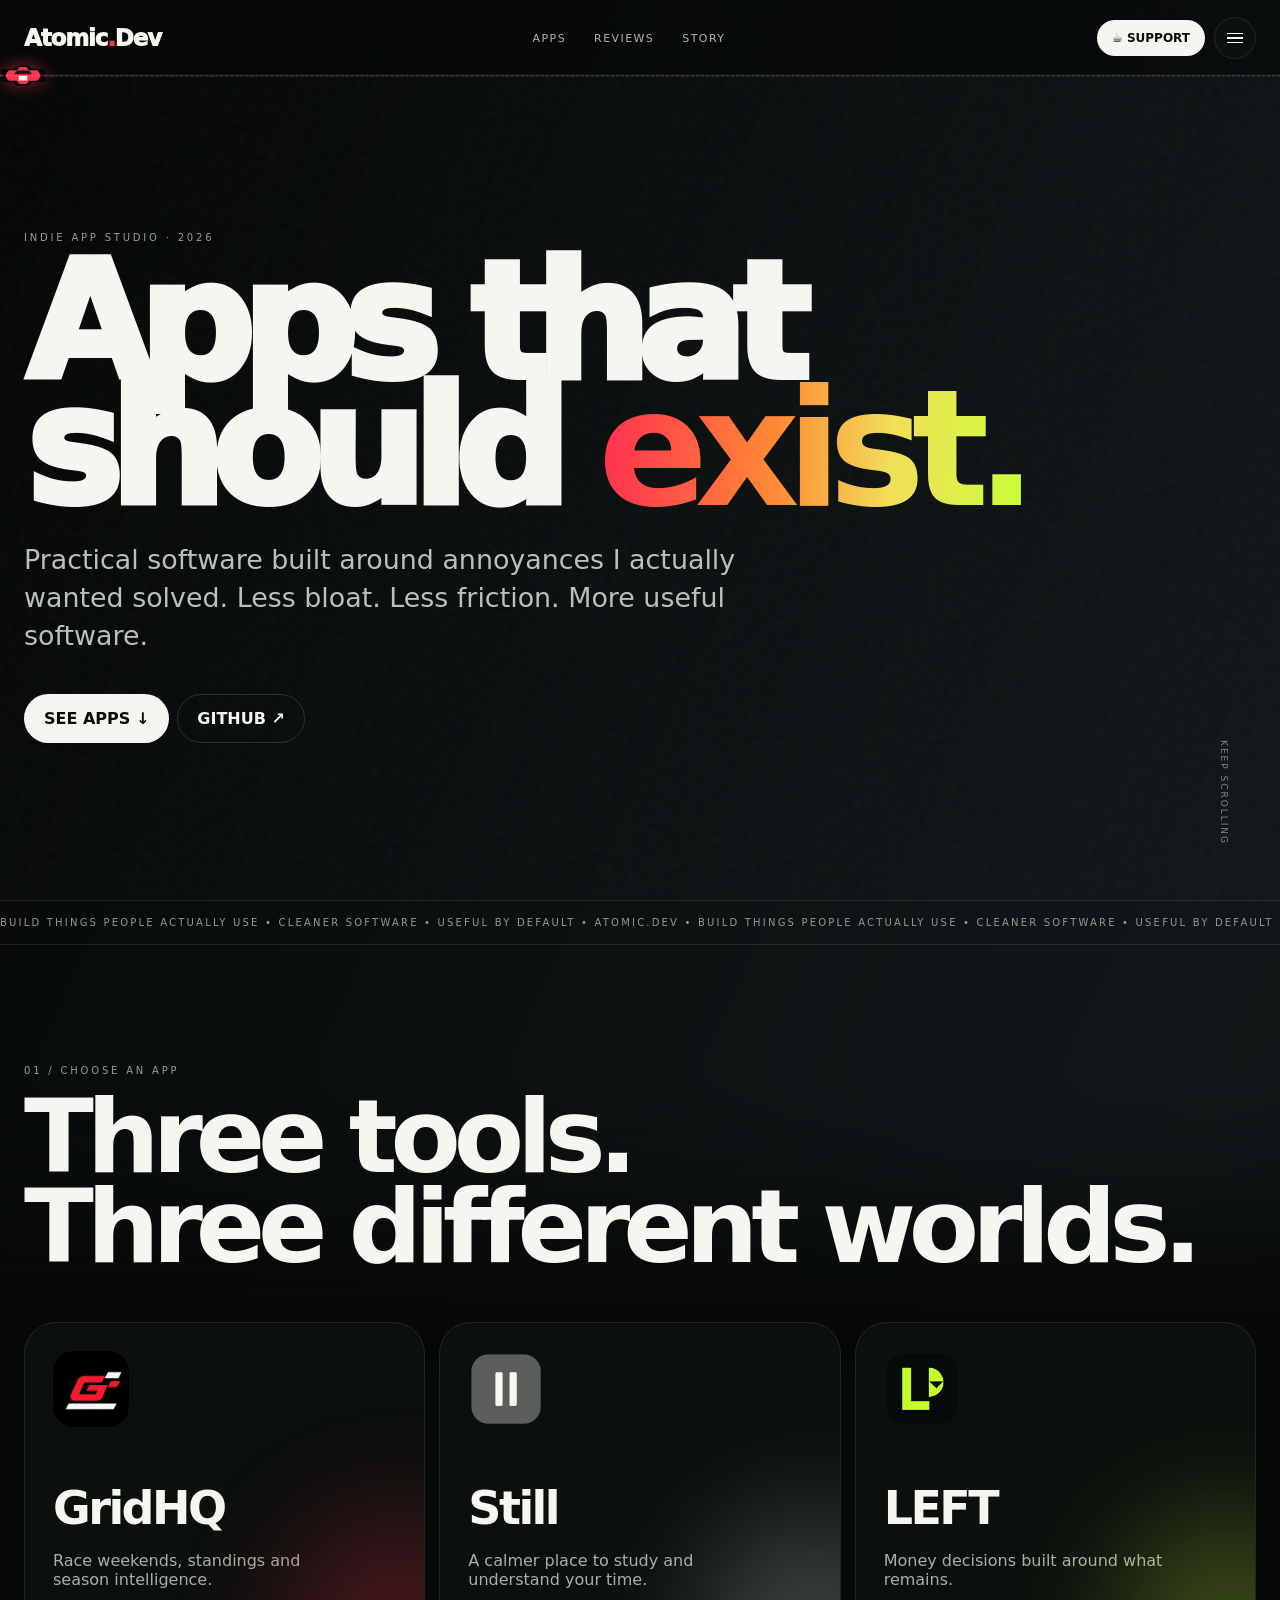
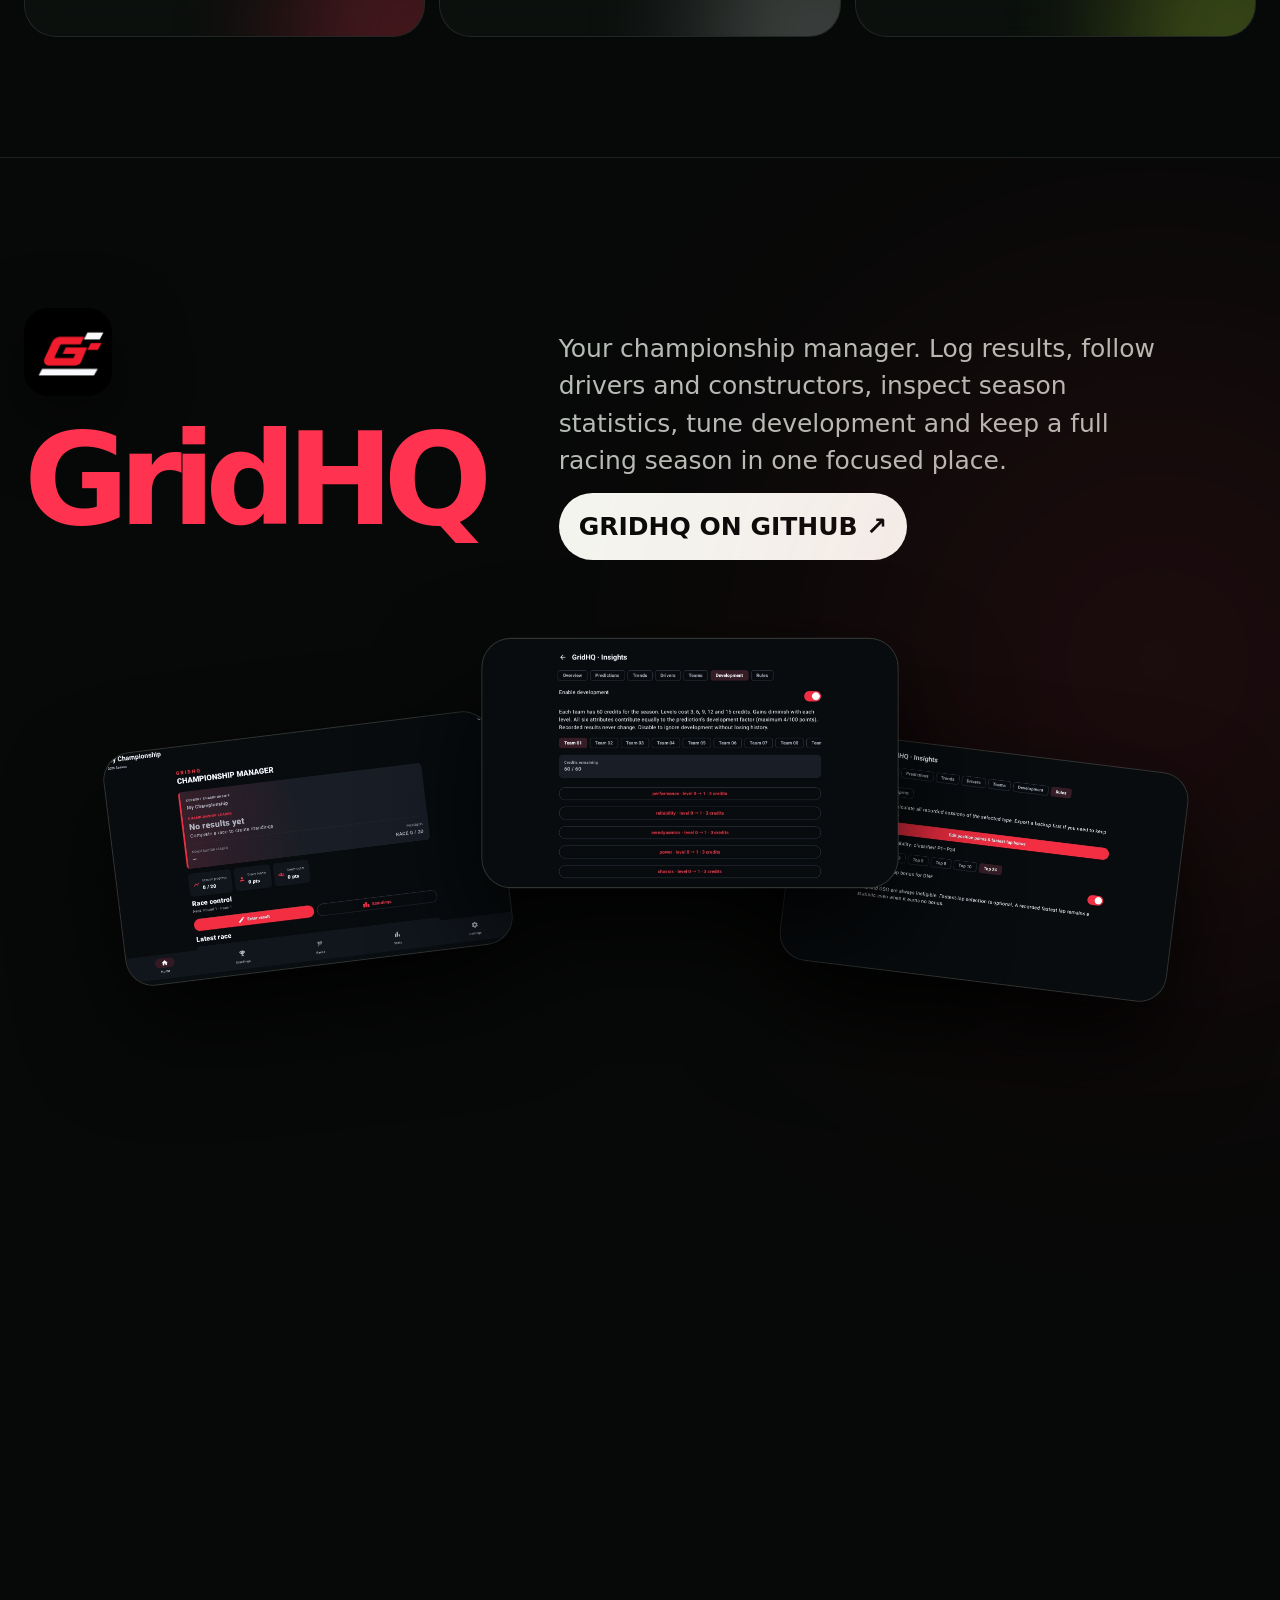
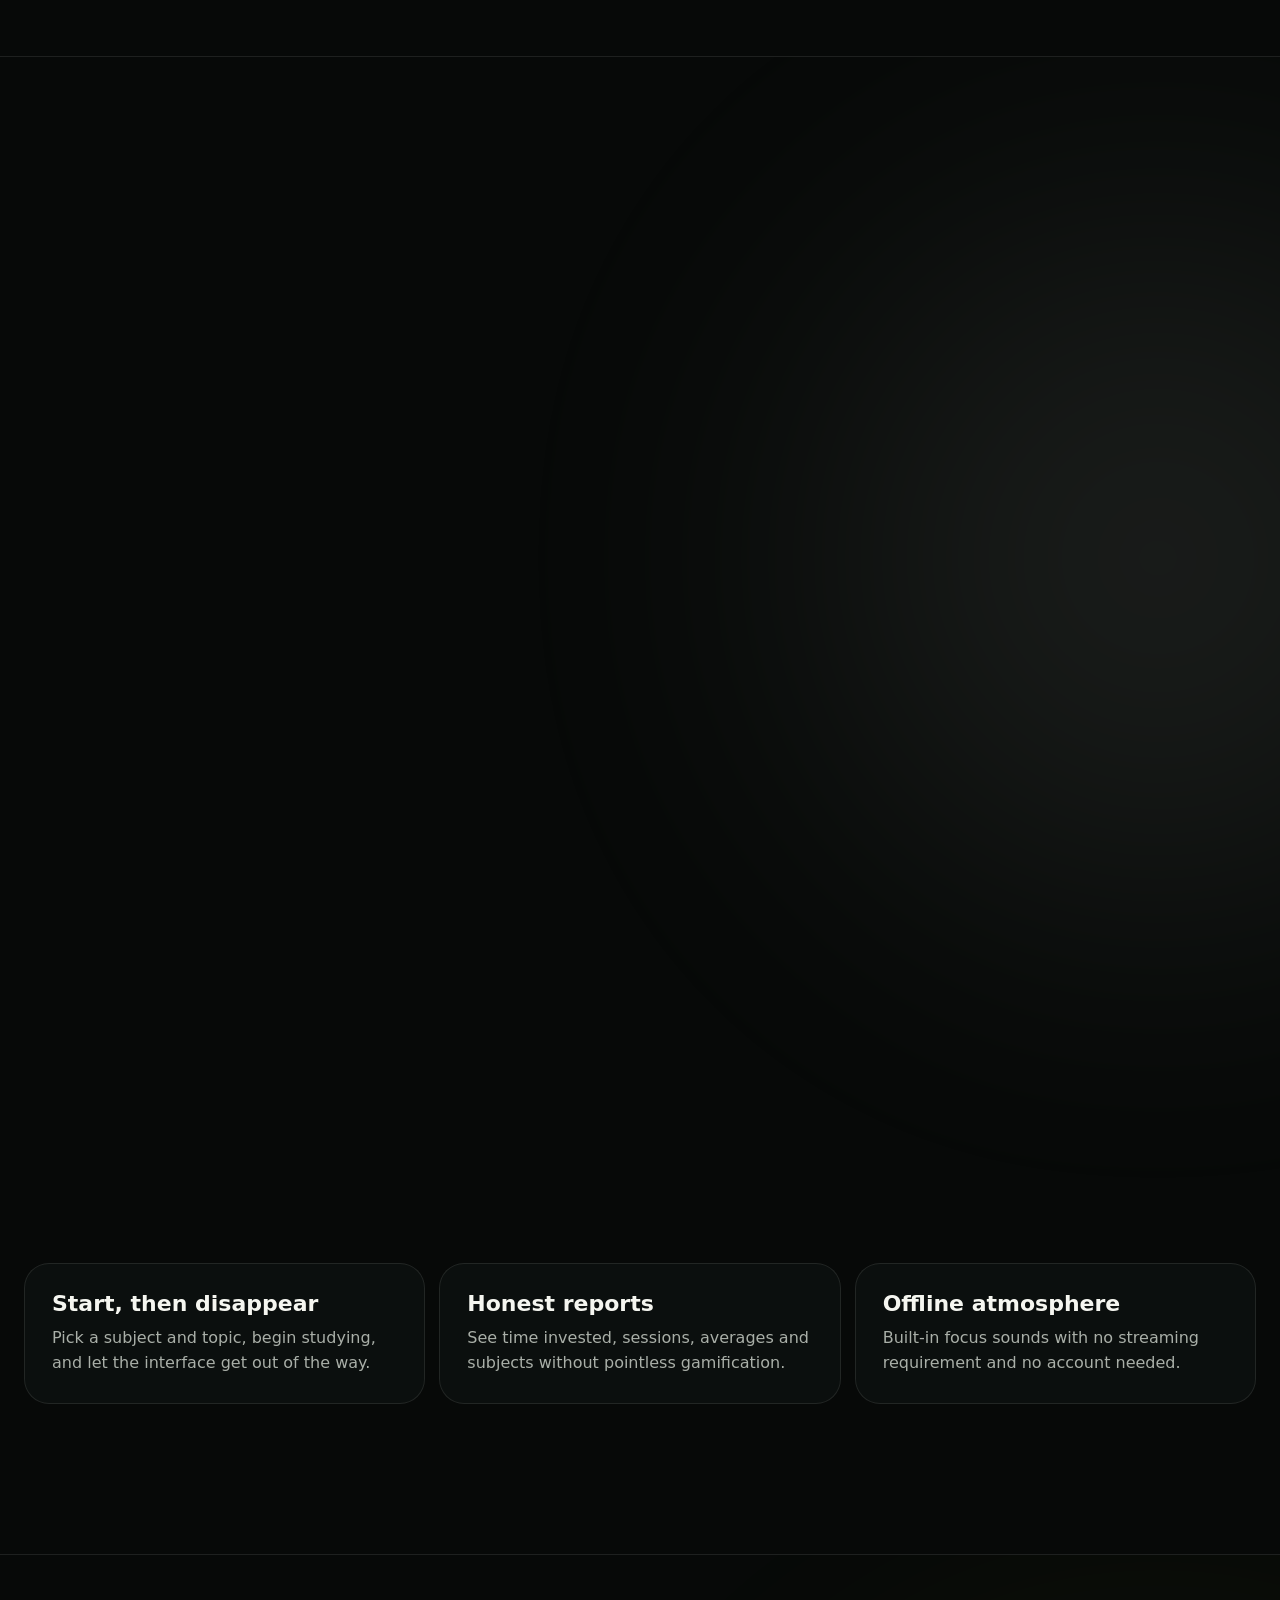
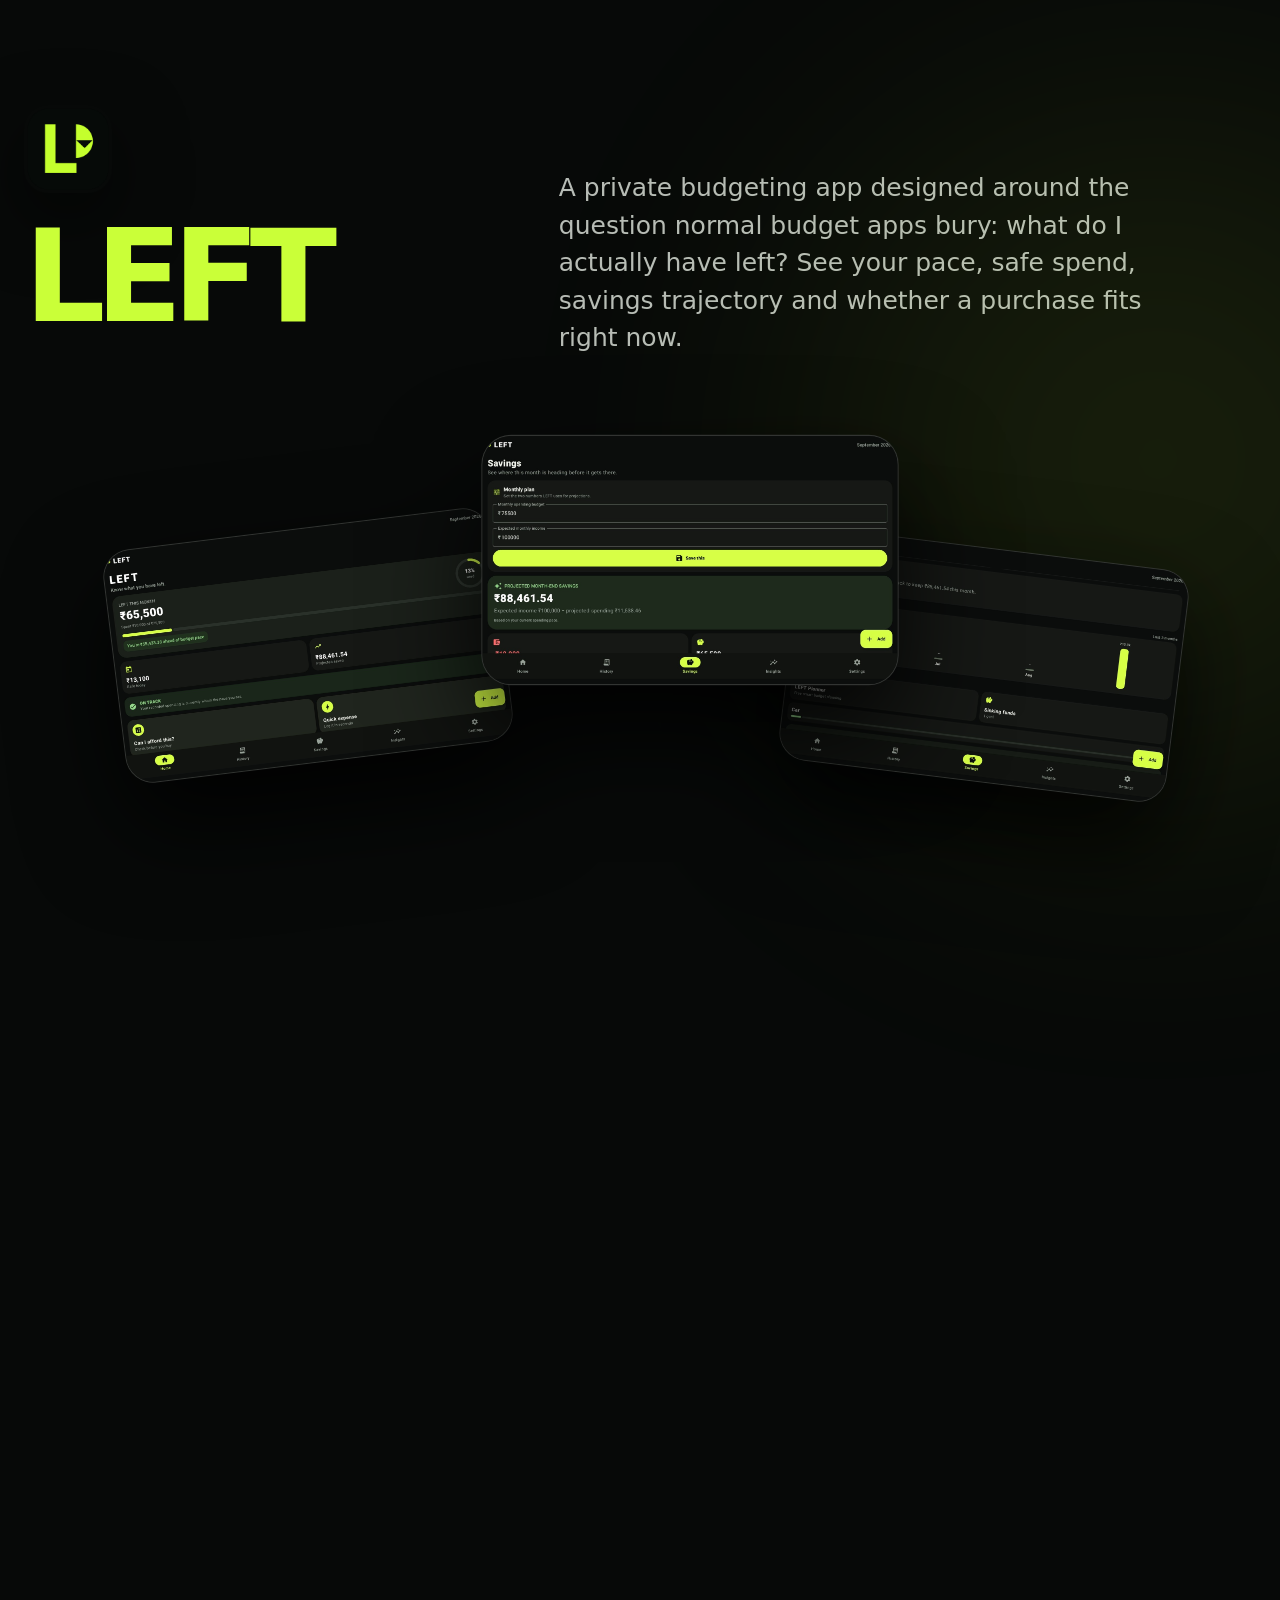
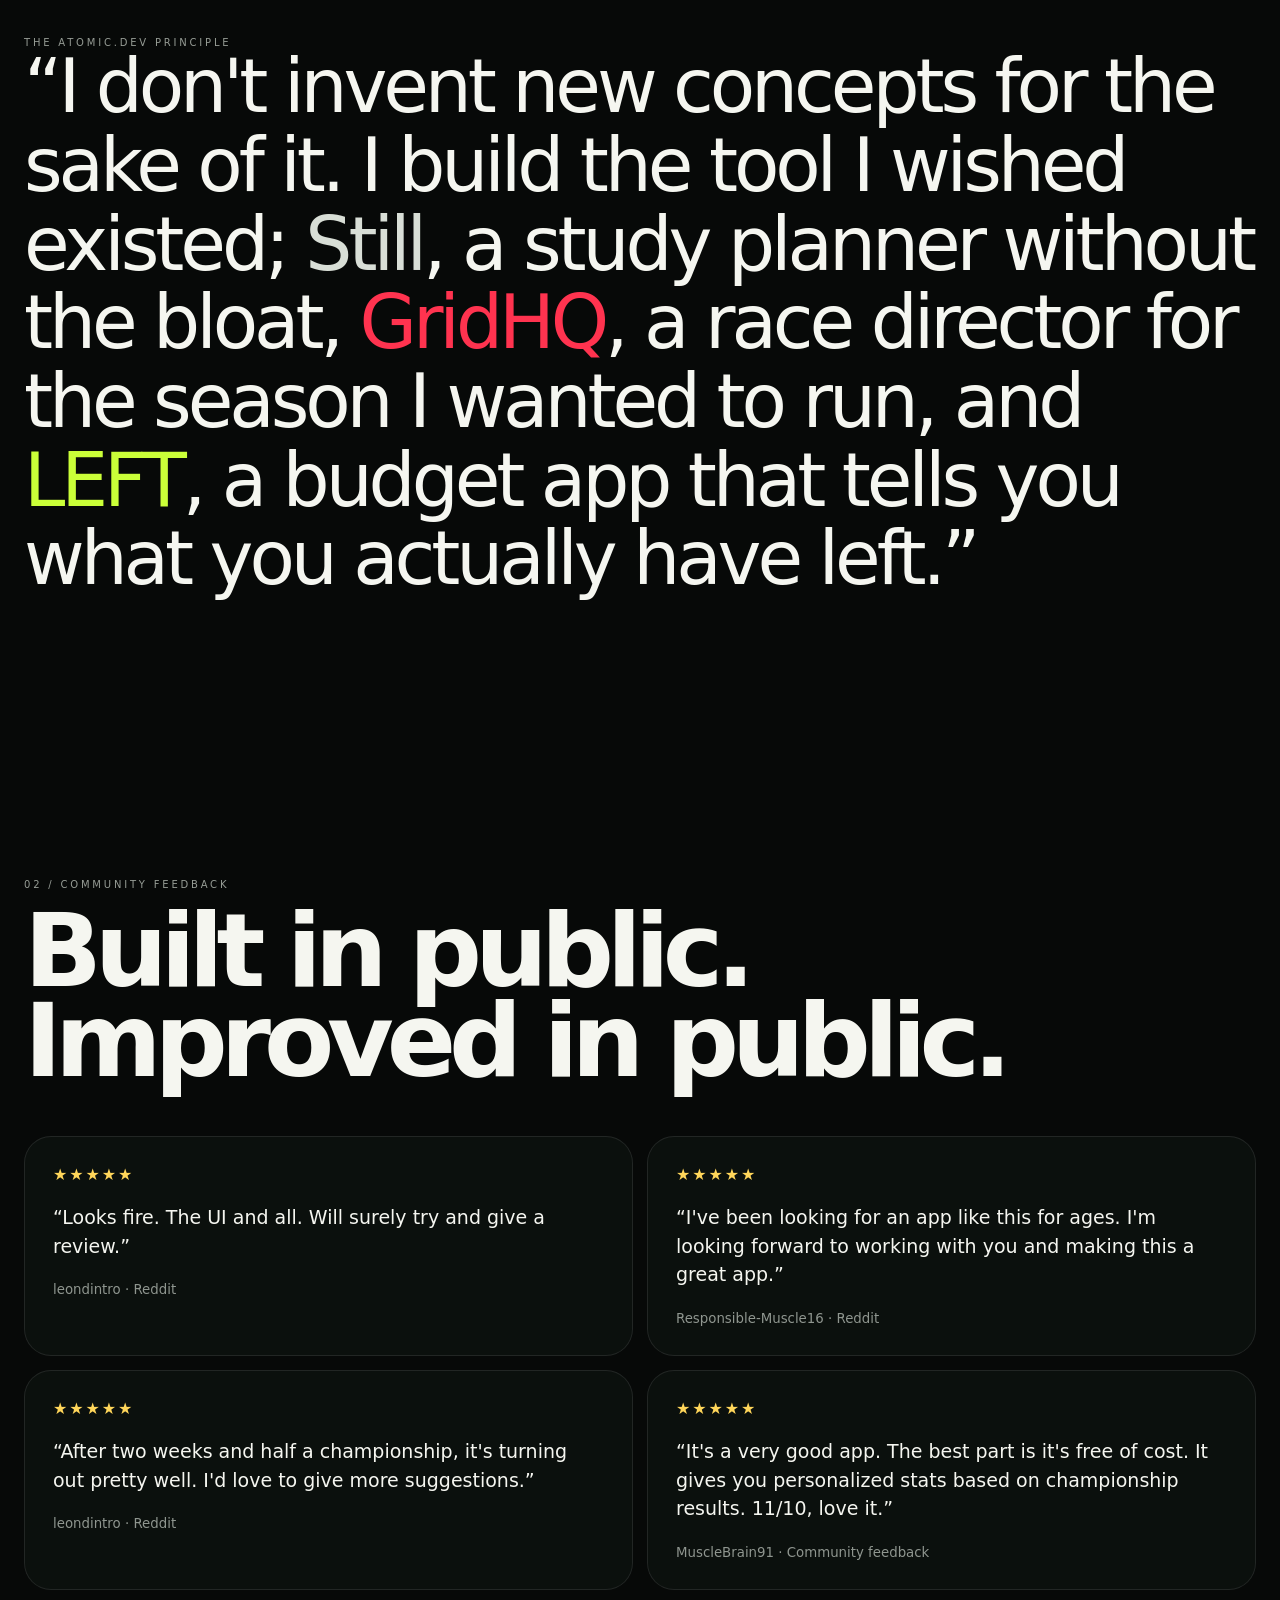
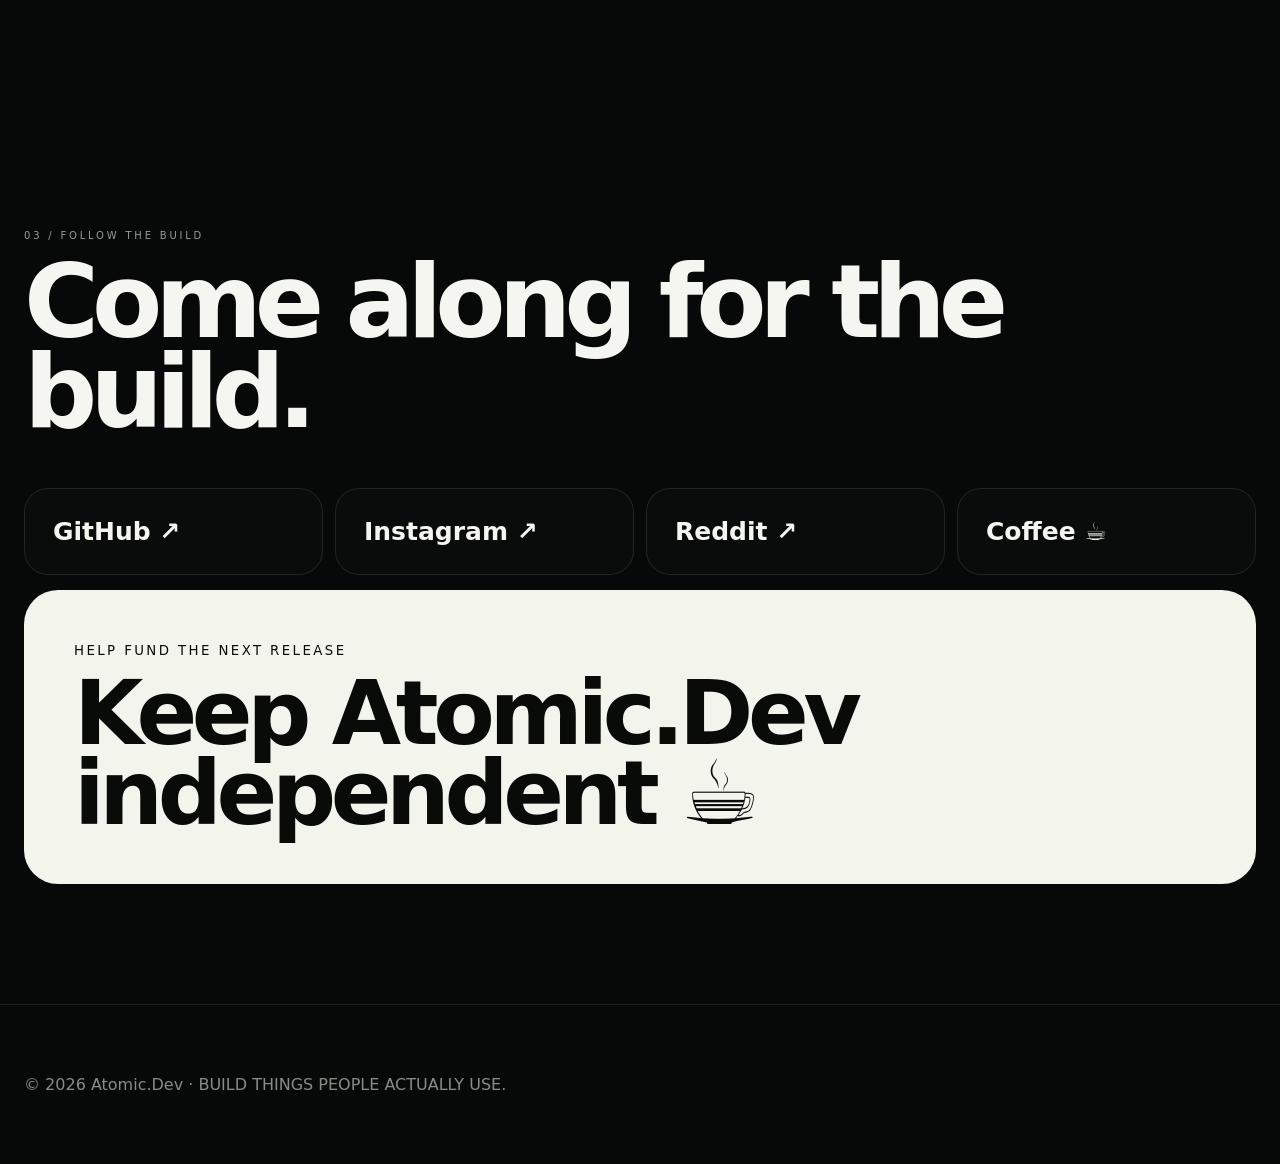
==== commit 2689f556: "Install Vercel Web Analytics ## Vercel Web Analytics Installation Complete  Successfully installed a" ====
--- a/index.html
+++ b/index.html
@@ -21,7 +21,7 @@
 .reveal{opacity:0;transform:translateY(45px);transition:1s var(--ease)}.reveal.on{opacity:1;transform:none}
 @media(max-width:850px){.wrap{width:min(100% - 28px,1280px)}.navlinks,.coffee,.scrollcue{display:none}.picker,.featureRow,.reviews,.socials{grid-template-columns:1fr}.appHead{grid-template-columns:1fr;gap:20px}.shots{height:590px}.shot{width:58vw;border-radius:20px}.shot.a{left:-13%;top:115px}.shot.b{left:21%;top:15px}.shot.c{right:-16%;top:130px}section,.appBlock{padding:90px 0}.hero{padding-bottom:55px}}
 @media(prefers-reduced-motion:reduce){*{animation:none!important;transition:none!important}.reveal{opacity:1;transform:none}html{scroll-behavior:auto}}
-</style></head><body>
+</style><script defer src="https://cdn.vercel-insights.com/v1/script.js"></script></head><body>
 <div class="race"><div class="car" id="car"><svg viewBox="0 0 120 60" aria-hidden="true"><path fill="#090b0a" d="M18 13h17l9-9h32l9 9h18l10 10v15l-10 9H85l-9 9H44l-9-9H18L7 38V23z"/><path fill="#ff334f" d="M24 16h20l8-8h16l8 8h20l9 9v11l-9 8H76l-7 8H51l-7-8H24l-9-8V25z"/><path fill="#151918" d="M44 17h32l7 10H37z"/><path fill="#f5f6f0" d="M49 31h22v12H49z"/><rect x="2" y="14" width="16" height="12" rx="3" fill="#050605"/><rect x="2" y="35" width="16" height="12" rx="3" fill="#050605"/><rect x="102" y="14" width="16" height="12" rx="3" fill="#050605"/><rect x="102" y="35" width="16" height="12" rx="3" fill="#050605"/></svg></div></div>
 <nav><div class="wrap nav"><a class="brand" href="#">Atomic<i>.</i>Dev</a><div class="navlinks"><a href="#apps">APPS</a><a href="#reviews">REVIEWS</a><a href="#story">STORY</a></div><div class="actions"><a class="coffee" href="https://buymeacoffee.com/atomic_dev" target="_blank">☕ SUPPORT</a><button class="hamb" id="hamb" aria-label="Open app menu"><i></i><i></i><i></i></button></div></div></nav>
 <div class="drawer" id="drawer"><a class="dapp" href="#gridhq"><img src="[data-uri]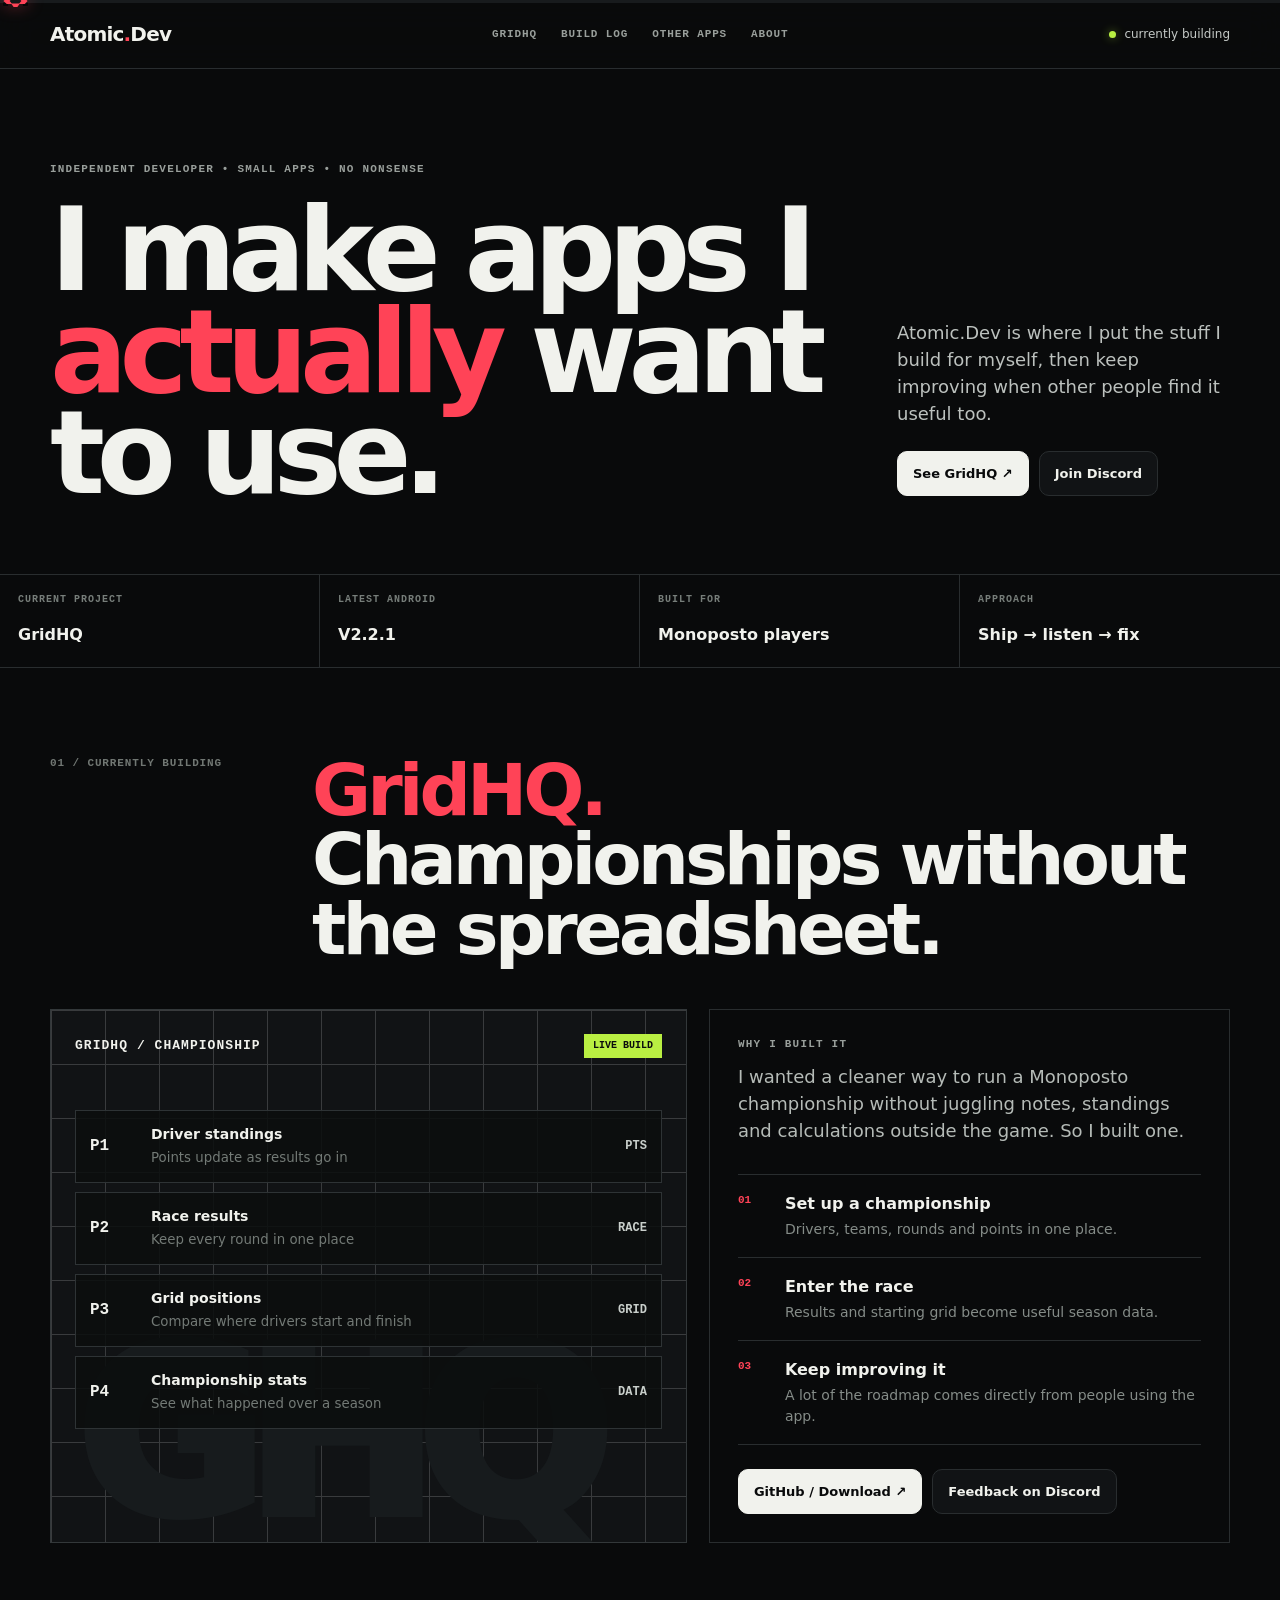
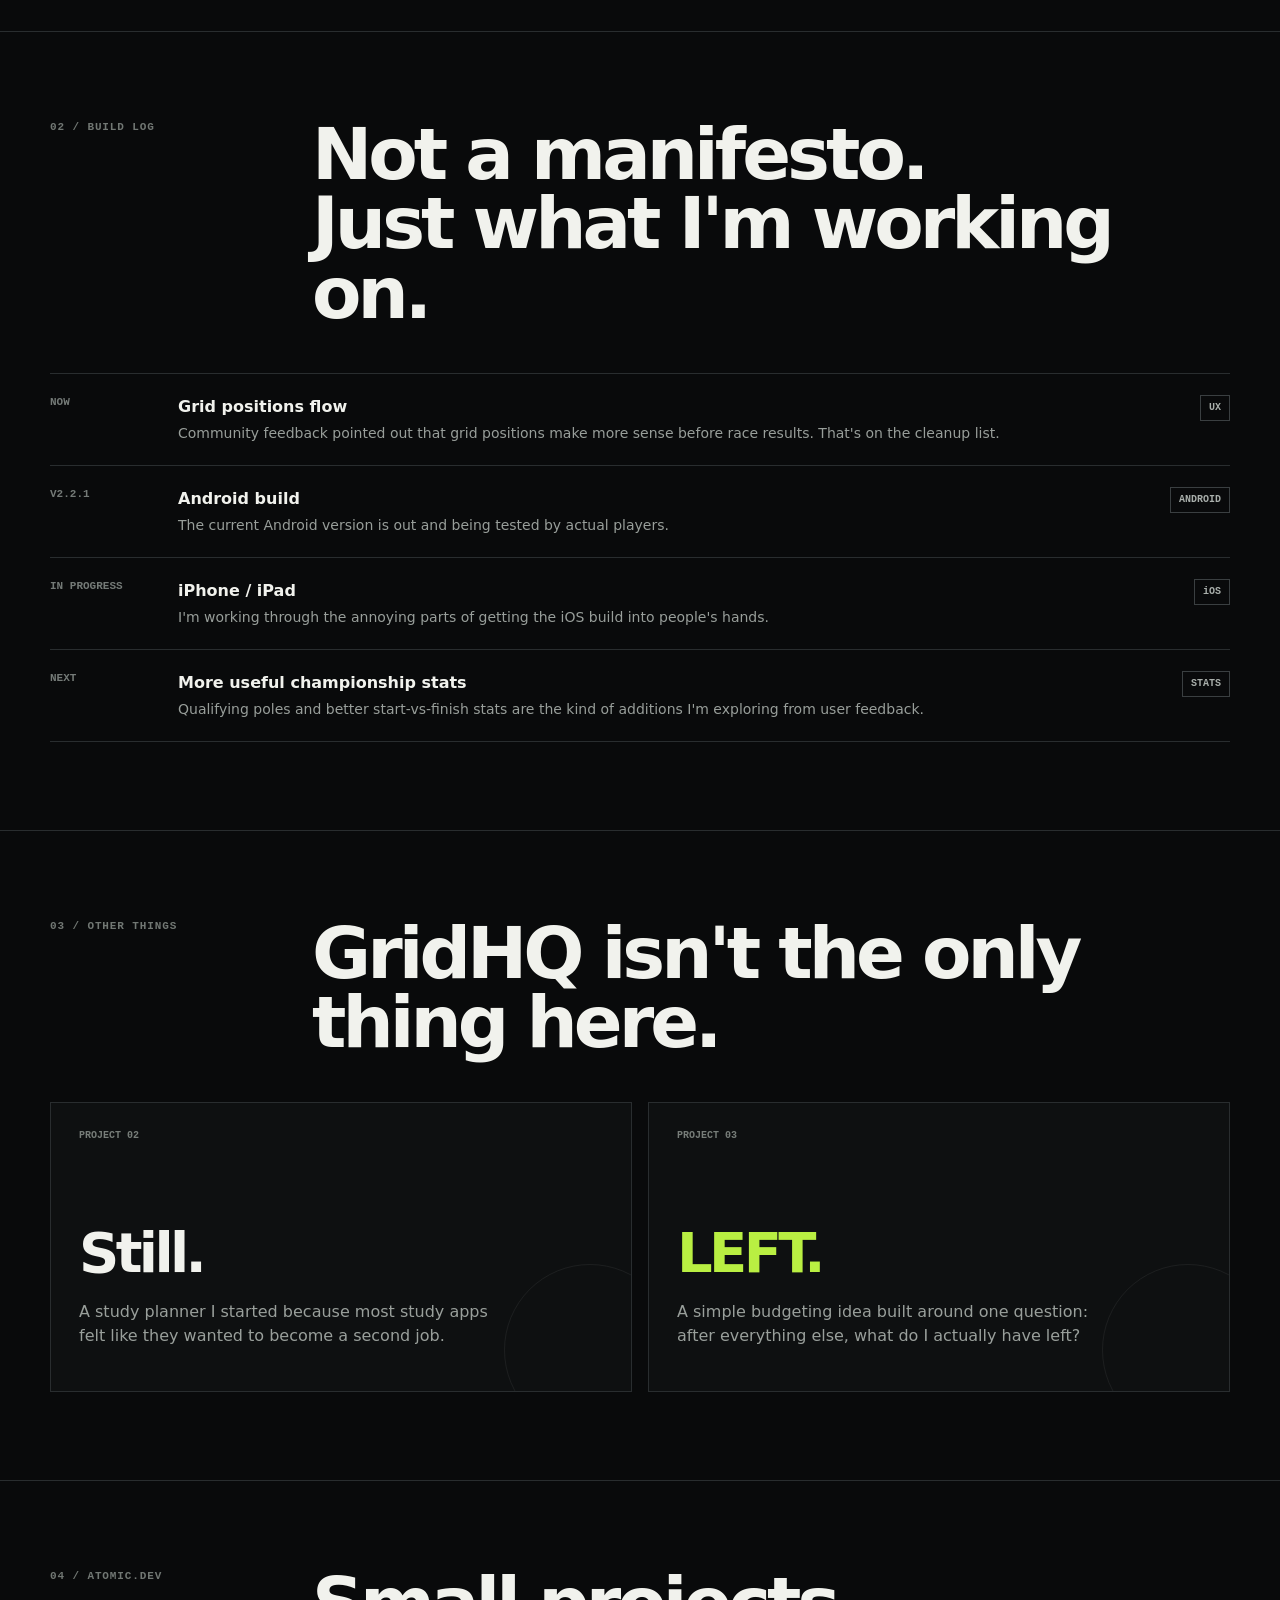
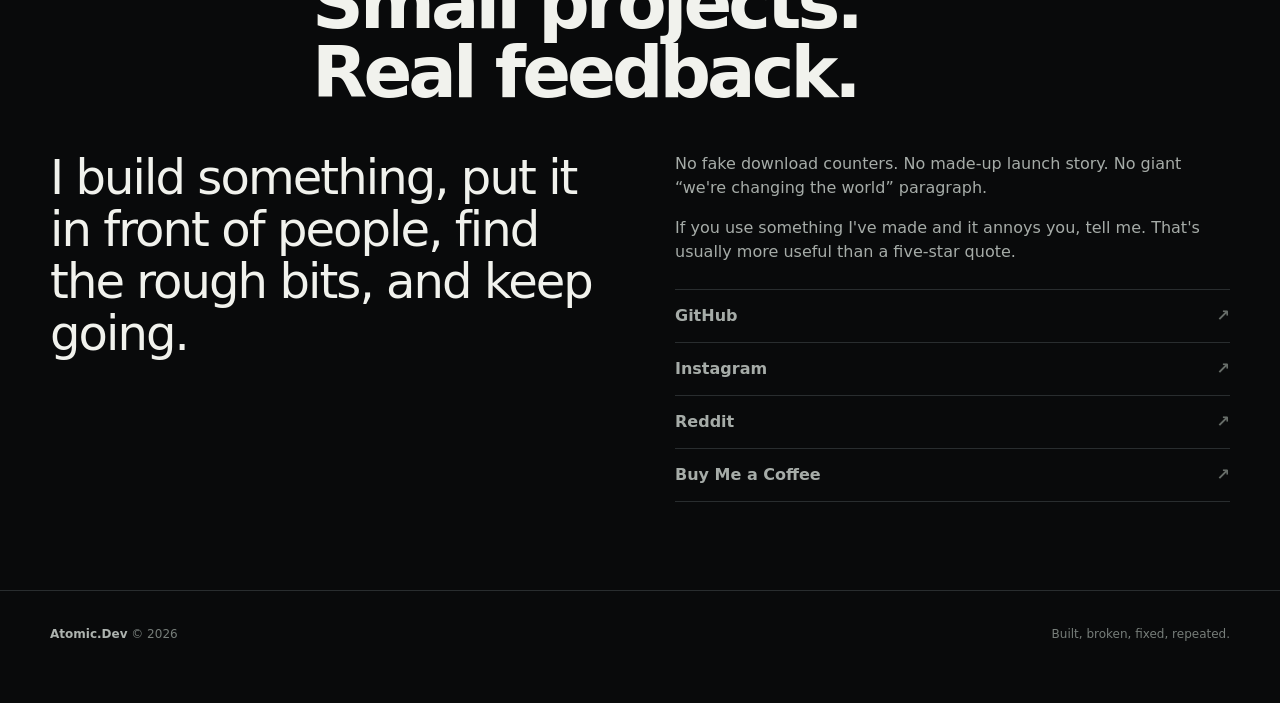
==== commit 1c843046: "Redesign AtomicDev website" ====
--- a/index.html
+++ b/index.html
@@ -1,42 +1,65 @@
-<!doctype html><html lang="en"><head><meta charset="utf-8"><meta name="viewport" content="width=device-width,initial-scale=1">
-<title>Atomic.Dev — Apps that should exist</title><meta name="description" content="Independent apps built around real problems. GridHQ, Still and LEFT.">
+<!doctype html>
+<html lang="en">
+<head>
+<meta charset="utf-8">
+<meta name="viewport" content="width=device-width,initial-scale=1">
+<meta name="theme-color" content="#0a0b0c">
+<title>Atomic.Dev — GridHQ, Still & LEFT</title>
+<meta name="description" content="Small apps built by Atomic.Dev. Currently building GridHQ, a championship manager for Monoposto players.">
 <style>
-:root{--bg:#070908;--ink:#f5f6f0;--mut:#a9afa8;--line:#ffffff18;--red:#ff334f;--lime:#caff38;--sage:#b9c5b6;--ease:cubic-bezier(.16,1,.3,1)}
-*{box-sizing:border-box}html{scroll-behavior:smooth}body{margin:0;background:#070908;color:var(--ink);font-family:Inter,ui-sans-serif,system-ui,-apple-system,sans-serif;overflow-x:hidden}
-body:before{content:"";position:fixed;inset:-35%;z-index:-5;background:linear-gradient(115deg,#050706 10%,#111719 32%,#19120e 52%,#101714 70%,#070908 92%);background-size:240% 240%;filter:blur(65px);animation:atmo 20s ease-in-out infinite alternate}
-body:after{content:"";position:fixed;inset:0;z-index:-4;opacity:.10;pointer-events:none;background-image:url("data:image/svg+xml,%3Csvg viewBox='0 0 160 160' xmlns='http://www.w3.org/2000/svg'%3E%3Cfilter id='n'%3E%3CfeTurbulence type='fractalNoise' baseFrequency='.75' numOctaves='4'/%3E%3C/filter%3E%3Crect width='100%25' height='100%25' filter='url(%23n)' opacity='.32'/%3E%3C/svg%3E")}
-@keyframes atmo{0%{transform:translate(-3%,-2%) scale(1.04);background-position:0 20%}50%{transform:translate(2%,2%) scale(1.08);background-position:100% 70%}100%{transform:translate(-1%,3%) scale(1.05);background-position:35% 100%}}
-a{color:inherit;text-decoration:none}.wrap{width:min(1280px,calc(100% - 48px));margin:auto}
-nav{position:fixed;z-index:80;inset:0 0 auto;background:#070908a8;backdrop-filter:blur(22px);border-bottom:1px solid #ffffff0c}.nav{height:76px;display:flex;align-items:center;justify-content:space-between}.brand{font-weight:950;font-size:23px;letter-spacing:-.05em}.brand i{font-style:normal;color:var(--red)}.navlinks{display:flex;gap:28px;color:#b1b6b0;font-size:11px;letter-spacing:.13em}.actions{display:flex;gap:9px;align-items:center}.coffee{background:#f5f6f0;color:#090b09;padding:11px 15px;border-radius:99px;font-weight:850;font-size:12px}.hamb{width:42px;height:42px;border:1px solid var(--line);border-radius:50%;display:grid;place-content:center;gap:3px;background:#ffffff05}.hamb i{width:16px;height:1.5px;background:#fff;display:block}
-.race{position:fixed;z-index:95;top:74px;left:0;right:0;height:3px;background:#ffffff0c}.race:after{content:"";position:absolute;inset:1px 0 auto;border-top:1px dashed #ffffff2c}.car{position:absolute;width:46px;height:25px;top:-11px;left:0;filter:drop-shadow(0 0 8px #ff334f88)}.car svg{display:block;width:100%;height:100%}
-.drawer{position:fixed;z-index:75;right:20px;top:86px;width:min(350px,calc(100% - 40px));padding:12px;border:1px solid var(--line);border-radius:25px;background:#101310ed;backdrop-filter:blur(25px);opacity:0;transform:translateY(-10px) scale(.97);pointer-events:none;transition:.35s var(--ease)}.drawer.open{opacity:1;transform:none;pointer-events:auto}.dapp{display:flex;align-items:center;gap:13px;padding:12px;border-radius:16px}.dapp:hover{background:#ffffff08}.dapp img{width:48px;height:48px;border-radius:13px;object-fit:cover}.dapp small{display:block;color:#8f968f;margin-top:3px}
-.hero{min-height:100svh;padding:155px 0 80px;display:flex;align-items:flex-end;position:relative}.eyebrow{font-size:10px;letter-spacing:.28em;color:#969c95}.hero h1{font-size:clamp(74px,12.7vw,176px);line-height:.77;letter-spacing:-.083em;margin:18px 0 30px;font-weight:950}.hero h1 span{display:block}.hero .exist{background:linear-gradient(92deg,#ff334f 3%,#ff8a35 42%,#f1df59 69%,#caff38 100%);-webkit-background-clip:text;background-clip:text;color:transparent}.hero p{font-size:clamp(19px,2.1vw,28px);line-height:1.4;color:#bbc0ba;max-width:760px}.btn{display:inline-flex;padding:14px 19px;border:1px solid #ffffff25;border-radius:99px;font-weight:820;margin:13px 8px 0 0}.btn.main{background:#f4f5ef;color:#090b09}.scrollcue{position:absolute;right:4vw;bottom:55px;writing-mode:vertical-rl;font-size:9px;letter-spacing:.22em;color:#838983}
-.ticker{border-block:1px solid var(--line);overflow:hidden;white-space:nowrap;padding:16px 0;color:#939a93;font-size:10px;letter-spacing:.22em}.ticker span{display:inline-block;animation:tick 25s linear infinite}@keyframes tick{to{transform:translateX(-50%)}}
-section{padding:120px 0}.title{font-size:clamp(52px,8vw,106px);line-height:.88;letter-spacing:-.07em;margin:16px 0 50px}.picker{display:grid;grid-template-columns:repeat(3,1fr);gap:14px}.pick{min-height:315px;border:1px solid var(--line);border-radius:32px;padding:28px;background:#0e1210c7;backdrop-filter:blur(18px);position:relative;overflow:hidden;transition:.45s var(--ease)}.pick:hover{transform:translateY(-8px);border-color:#ffffff38}.pick img{width:76px;height:76px;border-radius:21px;object-fit:cover}.pick h3{font-size:46px;letter-spacing:-.055em;margin:50px 0 7px}.pick p{color:var(--mut);max-width:280px}.pick:after{content:"";position:absolute;width:230px;height:230px;right:-90px;bottom:-110px;border-radius:50%;filter:blur(60px);opacity:.25}.pick.grid:after{background:var(--red)}.pick.still:after{background:#d9ddd8}.pick.left:after{background:var(--lime)}
-.appBlock{position:relative;padding:150px 0;border-top:1px solid var(--line);overflow:hidden}.appBlock:before{content:"";position:absolute;width:55vw;height:55vw;border-radius:50%;filter:blur(150px);opacity:.09;right:-18vw;top:10%}.gridBlock:before{background:var(--red)}.stillBlock:before{background:#dfe7dc}.leftBlock:before{background:var(--lime)}.appHead{display:grid;grid-template-columns:.8fr 1.2fr;gap:70px;align-items:end;margin-bottom:65px}.appIdentity img{width:88px;height:88px;border-radius:24px;object-fit:cover;box-shadow:0 25px 70px #0009}.appIdentity h2{font-size:clamp(70px,10vw,138px);line-height:.78;letter-spacing:-.08em;margin:30px 0}.gridBlock h2{color:var(--red)}.stillBlock h2{color:#e0e4df}.leftBlock h2{color:var(--lime)}.appDesc{font-size:clamp(18px,2vw,25px);line-height:1.5;color:#b7bcb6;max-width:600px}
-.shots{height:720px;position:relative;perspective:1200px}.shot{position:absolute;width:min(31vw,390px);border-radius:28px;border:1px solid #ffffff24;box-shadow:0 45px 100px #000d;transition:transform .8s var(--ease);overflow:hidden;background:#101310}.shot img{width:100%;display:block}.shot.a{left:4%;top:90px;transform:rotate(-7deg)}.shot.b{left:35%;top:5px;z-index:2;transform:scale(1.07)}.shot.c{right:3%;top:110px;transform:rotate(7deg)}.shots:hover .shot.a{transform:rotate(-4deg) translate(-15px,-10px)}.shots:hover .shot.b{transform:scale(1.1) translateY(-15px)}.shots:hover .shot.c{transform:rotate(4deg) translate(15px,-10px)}
-.featureRow{display:grid;grid-template-columns:repeat(3,1fr);gap:14px;margin-top:20px}.feature{padding:27px;border:1px solid var(--line);border-radius:25px;background:#0e1210bf}.feature b{display:block;font-size:22px;margin-bottom:10px}.feature p{color:#a9afa8;line-height:1.55;margin:0}
-.philosophy{padding:160px 0}.quoteBig{font-size:clamp(38px,5.8vw,78px);line-height:1.06;letter-spacing:-.055em}.qgrid{color:var(--red)}.qstill{color:#d8ded6}.qleft{color:var(--lime)}
-.reviews{display:grid;grid-template-columns:repeat(2,1fr);gap:14px}.review{padding:28px;border:1px solid var(--line);border-radius:27px;background:#0e1210c7;min-height:220px}.review .stars{color:#ffd65a;letter-spacing:.12em}.review p{font-size:19px;line-height:1.5}.review small{color:#8f968f}.socials{display:grid;grid-template-columns:repeat(4,1fr);gap:12px}.social{padding:28px;border:1px solid var(--line);border-radius:24px;background:#ffffff04;font-size:25px;font-weight:900;transition:.3s}.social:hover{transform:translateY(-6px);background:#ffffff09}.supportBig{margin-top:15px;display:block;border-radius:34px;padding:50px;background:#f3f5ed;color:#090b09}.supportBig small{letter-spacing:.18em}.supportBig strong{display:block;font-size:clamp(48px,7vw,92px);line-height:.9;letter-spacing:-.06em;margin-top:14px}footer{padding:70px 0;border-top:1px solid var(--line);color:#868c86}
-.reveal{opacity:0;transform:translateY(45px);transition:1s var(--ease)}.reveal.on{opacity:1;transform:none}
-@media(max-width:850px){.wrap{width:min(100% - 28px,1280px)}.navlinks,.coffee,.scrollcue{display:none}.picker,.featureRow,.reviews,.socials{grid-template-columns:1fr}.appHead{grid-template-columns:1fr;gap:20px}.shots{height:590px}.shot{width:58vw;border-radius:20px}.shot.a{left:-13%;top:115px}.shot.b{left:21%;top:15px}.shot.c{right:-16%;top:130px}section,.appBlock{padding:90px 0}.hero{padding-bottom:55px}}
-@media(prefers-reduced-motion:reduce){*{animation:none!important;transition:none!important}.reveal{opacity:1;transform:none}html{scroll-behavior:auto}}
-</style><script defer src="https://cdn.vercel-insights.com/v1/script.js"></script></head><body>
-<div class="race"><div class="car" id="car"><svg viewBox="0 0 120 60" aria-hidden="true"><path fill="#090b0a" d="M18 13h17l9-9h32l9 9h18l10 10v15l-10 9H85l-9 9H44l-9-9H18L7 38V23z"/><path fill="#ff334f" d="M24 16h20l8-8h16l8 8h20l9 9v11l-9 8H76l-7 8H51l-7-8H24l-9-8V25z"/><path fill="#151918" d="M44 17h32l7 10H37z"/><path fill="#f5f6f0" d="M49 31h22v12H49z"/><rect x="2" y="14" width="16" height="12" rx="3" fill="#050605"/><rect x="2" y="35" width="16" height="12" rx="3" fill="#050605"/><rect x="102" y="14" width="16" height="12" rx="3" fill="#050605"/><rect x="102" y="35" width="16" height="12" rx="3" fill="#050605"/></svg></div></div>
-<nav><div class="wrap nav"><a class="brand" href="#">Atomic<i>.</i>Dev</a><div class="navlinks"><a href="#apps">APPS</a><a href="#reviews">REVIEWS</a><a href="#story">STORY</a></div><div class="actions"><a class="coffee" href="https://buymeacoffee.com/atomic_dev" target="_blank">☕ SUPPORT</a><button class="hamb" id="hamb" aria-label="Open app menu"><i></i><i></i><i></i></button></div></div></nav>
-<div class="drawer" id="drawer"><a class="dapp" href="#gridhq"><img src="[data-uri]